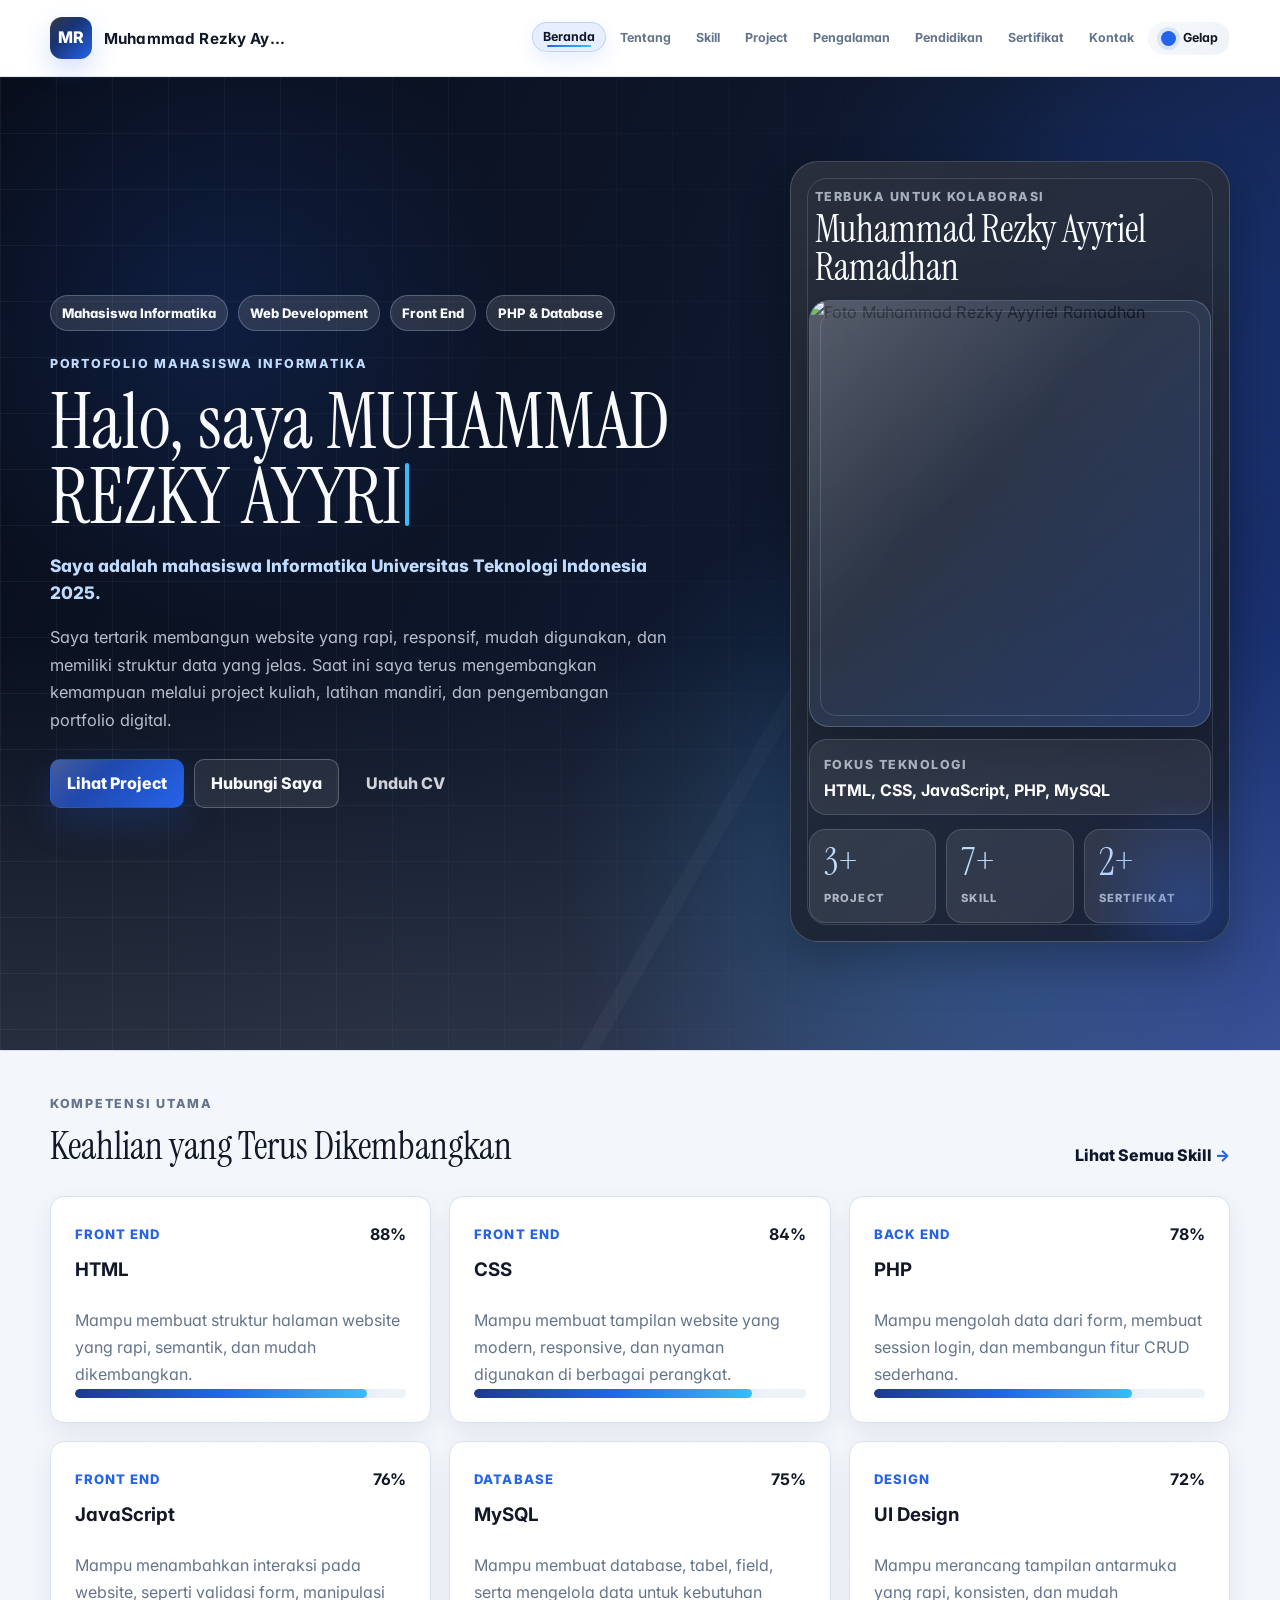
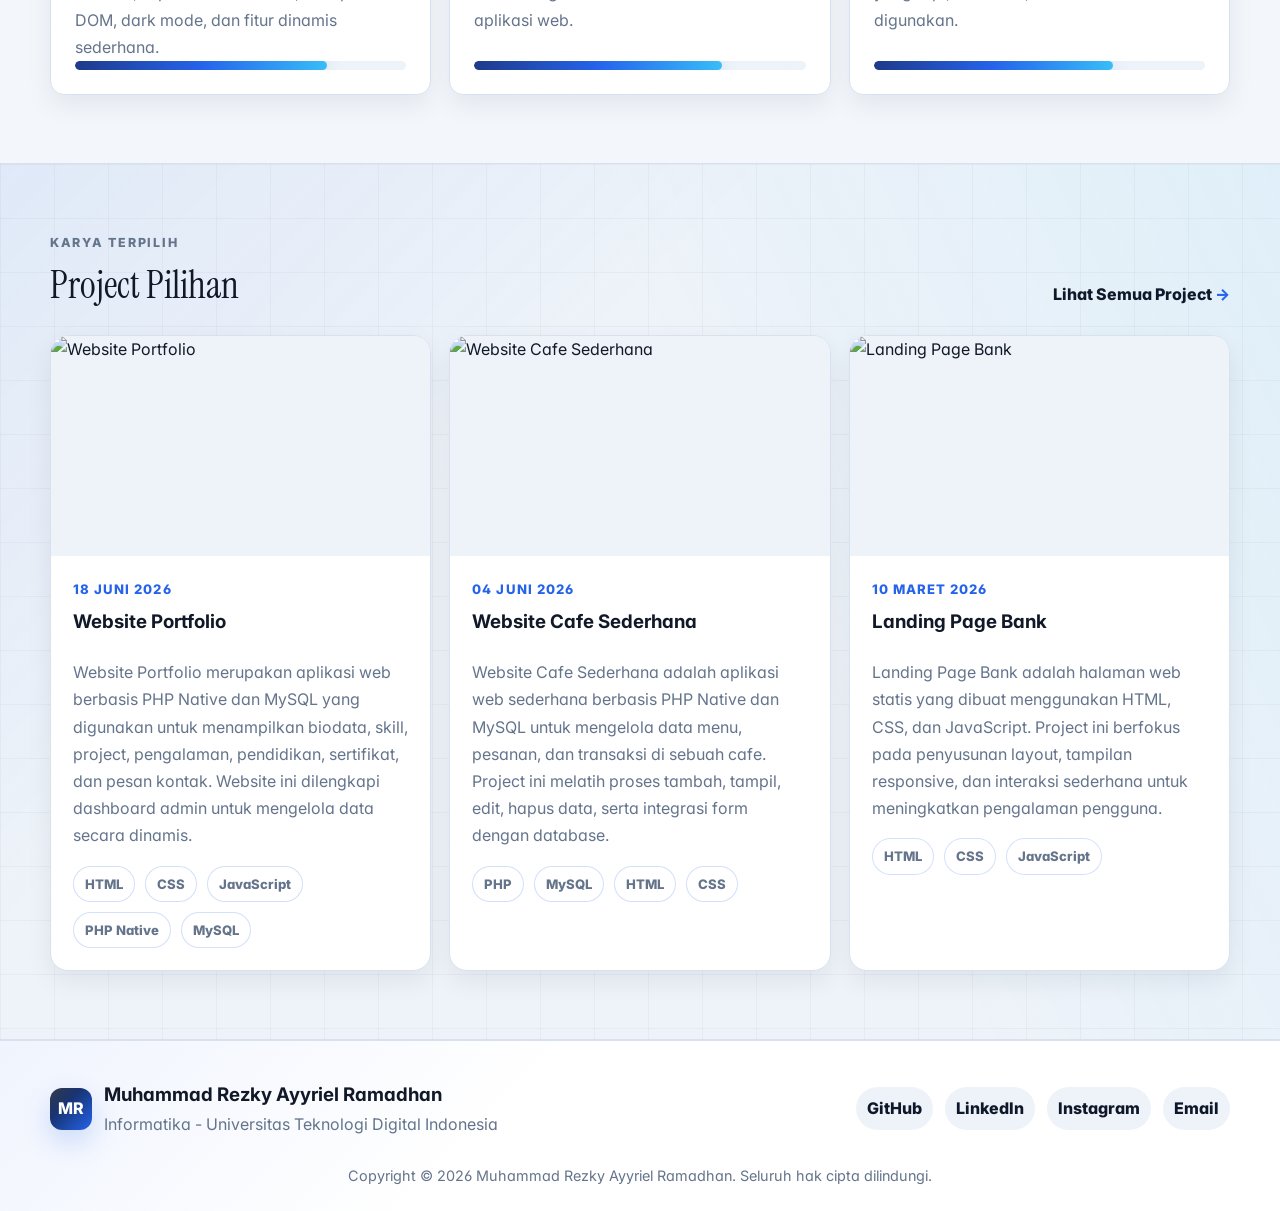
==== index.html @ 3d54962d "update index" ====
<!doctype html>
<html lang="id">
  <head>
    <meta charset="UTF-8" />
    <meta name="viewport" content="width=device-width, initial-scale=1.0" />
    <title>Beranda - Muhammad Rezky Ayyriel Ramadhan</title>
    <meta
      name="description"
      content="Saya merupakan mahasiswa Informatika di Universitas Teknologi Digital Indonesia. Saya memiliki minat pada pengembangan website, khususnya pada tampilan antarmuka, interaksi pengguna, PHP, dan pengelolaan database. Saya terus mengembangkan kemampuan melalui project sederhana, praktikum, dan eksplorasi teknologi web."
    />
    <link rel="preconnect" href="https://fonts.googleapis.com" />
    <link rel="preconnect" href="https://fonts.gstatic.com" crossorigin />
    <link
      href="https://fonts.googleapis.com/css2?family=Instrument+Serif:ital@0;1&family=Inter:wght@400;600;700;800;900&display=swap"
      rel="stylesheet"
    />
    <link rel="stylesheet" href="assets/css/style.css" />
  </head>
  <body>
    <div class="intro-loader" data-intro aria-hidden="true">
      <div class="intro-mark">MR</div>
      <p class="intro-label">Memuat Portofolio</p>
      <div class="intro-track"><span></span></div>
    </div>

    <header class="site-header">
      <nav class="navbar container">
        <a class="brand" href="index.html">
          <span>MR</span>
          <strong>Muhammad Rezky Ayyriel Ramadhan</strong>
        </a>
        <button
          class="nav-toggle"
          type="button"
          aria-label="Buka menu"
          aria-expanded="false"
          data-nav-toggle
        >
          <span></span>
          <span></span>
          <span></span>
        </button>
        <div class="nav-menu" data-nav-menu>
          <a class="active" href="index.html">Beranda</a>
          <a class="" href="about.html">Tentang</a>
          <a class="" href="skills.html">Skill</a>
          <a class="" href="projects.html">Project</a>
          <a class="" href="experience.html">Pengalaman</a>
          <a class="" href="education.html">Pendidikan</a>
          <a class="" href="certificates.html">Sertifikat</a>
          <a class="" href="contact.html">Kontak</a>
          <button class="theme-toggle" type="button" data-theme-toggle>
            <span
              class="theme-toggle-icon"
              aria-hidden="true"
              data-theme-icon
            ></span>
            <span data-theme-label>Gelap</span>
          </button>
        </div>
      </nav>
    </header>

    <main>
      <section class="hero-section">
        <div class="hero-bg" aria-hidden="true"></div>
        <div class="container hero-grid">
          <div class="hero-content">
            <div class="badge-row">
              <span class="badge">Mahasiswa Informatika</span>
              <span class="badge">Web Development</span>
              <span class="badge">Front End</span>
              <span class="badge">PHP &amp; Database</span>
            </div>
            <p class="eyebrow">Portofolio Mahasiswa Informatika</p>
            <h1>
              Halo, saya
              <span class="type-target" data-typing>Muhammad Rezky Ayyriel Ramadhan.</span><span
                class="type-caret"
                aria-hidden="true"
              ></span>
            </h1>
            <p class="hero-subtitle">
              Saya adalah mahasiswa Informatika Universitas Teknologi Indonesia
              2025.
            </p>
            <p>
              Saya tertarik membangun website yang rapi, responsif, mudah
              digunakan, dan memiliki struktur data yang jelas. Saat ini saya
              terus mengembangkan kemampuan melalui project kuliah, latihan
              mandiri, dan pengembangan portfolio digital.
            </p>
            <div class="hero-actions">
              <a class="btn btn-primary" href="projects.html">Lihat Project</a>
              <a class="btn btn-outline" href="contact.html">Hubungi Saya</a>
              <a
                class="btn btn-ghost"
                href="assets/uploads/cv-placeholder.pdf"
                download
                >Unduh CV</a
              >
            </div>
          </div>
          <div class="hero-visual">
            <div class="hero-panel">
              <div class="hero-panel-top">
                <span>Terbuka untuk Kolaborasi</span>
                <strong>Muhammad Rezky Ayyriel Ramadhan</strong>
              </div>
              <div class="hero-photo-wrap">
                <img
                  class="hero-photo"
                  src="assets/img/profile.jpg"
                  alt="Foto Muhammad Rezky Ayyriel Ramadhan"
                />
              </div>
              <div class="hero-panel-footer">
                <span>Fokus Teknologi</span>
                <strong>HTML, CSS, JavaScript, PHP, MySQL</strong>
              </div>
              <div class="hero-metrics" aria-label="Ringkasan portofolio">
                <div>
                  <strong>3+</strong>
                  <span>Project</span>
                </div>
                <div>
                  <strong>7+</strong>
                  <span>Skill</span>
                </div>
                <div>
                  <strong>2+</strong>
                  <span>Sertifikat</span>
                </div>
              </div>
            </div>
          </div>
        </div>
      </section>

      <section class="section section-elevated">
        <div class="container section-heading">
          <div>
            <p class="eyebrow">Kompetensi Utama</p>
            <h2>Keahlian yang Terus Dikembangkan</h2>
          </div>
          <a class="section-link" href="skills.html">Lihat Semua Skill</a>
        </div>
        <div class="container card-grid">
          <article class="skill-card">
            <div class="card-topline">
              <span class="card-meta">Front End</span>
              <strong>88%</strong>
            </div>
            <h3>HTML</h3>
            <p>
              Mampu membuat struktur halaman website yang rapi, semantik, dan
              mudah dikembangkan.
            </p>
            <div class="progress">
              <span style="width: 88%"></span>
            </div>
          </article>

          <article class="skill-card">
            <div class="card-topline">
              <span class="card-meta">Front End</span>
              <strong>84%</strong>
            </div>
            <h3>CSS</h3>
            <p>
              Mampu membuat tampilan website yang modern, responsive, dan nyaman
              digunakan di berbagai perangkat.
            </p>
            <div class="progress">
              <span style="width: 84%"></span>
            </div>
          </article>

          <article class="skill-card">
            <div class="card-topline">
              <span class="card-meta">Back End</span>
              <strong>78%</strong>
            </div>
            <h3>PHP</h3>
            <p>
              Mampu mengolah data dari form, membuat session login, dan
              membangun fitur CRUD sederhana.
            </p>
            <div class="progress">
              <span style="width: 78%"></span>
            </div>
          </article>

          <article class="skill-card">
            <div class="card-topline">
              <span class="card-meta">Front End</span>
              <strong>76%</strong>
            </div>
            <h3>JavaScript</h3>
            <p>
              Mampu menambahkan interaksi pada website, seperti validasi form,
              manipulasi DOM, dark mode, dan fitur dinamis sederhana.
            </p>
            <div class="progress">
              <span style="width: 76%"></span>
            </div>
          </article>

          <article class="skill-card">
            <div class="card-topline">
              <span class="card-meta">Database</span>
              <strong>75%</strong>
            </div>
            <h3>MySQL</h3>
            <p>
              Mampu membuat database, tabel, field, serta mengelola data untuk
              kebutuhan aplikasi web.
            </p>
            <div class="progress">
              <span style="width: 75%"></span>
            </div>
          </article>

          <article class="skill-card">
            <div class="card-topline">
              <span class="card-meta">Design</span>
              <strong>72%</strong>
            </div>
            <h3>UI Design</h3>
            <p>
              Mampu merancang tampilan antarmuka yang rapi, konsisten, dan mudah
              digunakan.
            </p>
            <div class="progress">
              <span style="width: 72%"></span>
            </div>
          </article>
        </div>
      </section>

      <section class="section section-muted section-showcase">
        <div class="container section-heading">
          <div>
            <p class="eyebrow">Karya Terpilih</p>
            <h2>Project Pilihan</h2>
          </div>
          <a class="section-link" href="projects.html">Lihat Semua Project</a>
        </div>
        <div class="container project-grid">
          <article class="project-card">
            <img
              src="assets/img/project-placeholder.svg"
              alt="Website Portfolio"
            />
            <div>
              <span class="card-meta">18 Juni 2026</span>
              <h3>Website Portfolio</h3>
              <p>
                Website Portfolio merupakan aplikasi web berbasis PHP Native dan
                MySQL yang digunakan untuk menampilkan biodata, skill, project,
                pengalaman, pendidikan, sertifikat, dan pesan kontak. Website
                ini dilengkapi dashboard admin untuk mengelola data secara
                dinamis.
              </p>
              <div class="tag-row">
                <span class="tag">HTML</span>
                <span class="tag">CSS</span>
                <span class="tag">JavaScript</span>
                <span class="tag">PHP Native</span>
                <span class="tag">MySQL</span>
              </div>
            </div>
          </article>

          <article class="project-card">
            <img
              src="assets/img/project-placeholder.svg"
              alt="Website Cafe Sederhana"
            />
            <div>
              <span class="card-meta">04 Juni 2026</span>
              <h3>Website Cafe Sederhana</h3>
              <p>
                Website Cafe Sederhana adalah aplikasi web sederhana berbasis
                PHP Native dan MySQL untuk mengelola data menu, pesanan, dan
                transaksi di sebuah cafe. Project ini melatih proses tambah,
                tampil, edit, hapus data, serta integrasi form dengan database.
              </p>
              <div class="tag-row">
                <span class="tag">PHP</span>
                <span class="tag">MySQL</span>
                <span class="tag">HTML</span>
                <span class="tag">CSS</span>
              </div>
            </div>
          </article>

          <article class="project-card">
            <img
              src="assets/img/project-placeholder.svg"
              alt="Landing Page Bank"
            />
            <div>
              <span class="card-meta">10 Maret 2026</span>
              <h3>Landing Page Bank</h3>
              <p>
                Landing Page Bank adalah halaman web statis yang dibuat
                menggunakan HTML, CSS, dan JavaScript. Project ini berfokus pada
                penyusunan layout, tampilan responsive, dan interaksi sederhana
                untuk meningkatkan pengalaman pengguna.
              </p>
              <div class="tag-row">
                <span class="tag">HTML</span>
                <span class="tag">CSS</span>
                <span class="tag">JavaScript</span>
              </div>
            </div>
          </article>
        </div>
      </section>
    </main>

    <footer class="site-footer">
      <div class="container footer-grid">
        <div class="footer-profile">
          <span>MR</span>
          <div>
            <h3>Muhammad Rezky Ayyriel Ramadhan</h3>
            <p>Informatika - Universitas Teknologi Digital Indonesia</p>
          </div>
        </div>
        <div class="footer-links">
          <a href="https://github.com/ayyrieldev" target="_blank" rel="noopener"
            >GitHub</a
          >
          <a
            href="https://www.linkedin.com/in/muhammad-rezky-ayyriel-ramadhan-91b79a374/"
            target="_blank"
            rel="noopener"
            >LinkedIn</a
          >
          <a
            href="https://www.instagram.com/ayyriel_r/"
            target="_blank"
            rel="noopener"
            >Instagram</a
          >
          <a href="mailto:nanangnurcahyo89@gmail.com">Email</a>
        </div>
      </div>
      <p class="copyright">
        Copyright &copy; 2026 Muhammad Rezky Ayyriel Ramadhan. Seluruh hak cipta
        dilindungi.
      </p>
    </footer>
    <script src="assets/js/script.js"></script>
  </body>
</html>
---- assets/css/style.css ----
:root {
    --primary: #0f172a;
    --primary-600: #1e3a8a;
    --accent: #2563eb;
    --accent-2: #38bdf8;
    --accent-3: #0ea5e9;
    --accent-soft: rgba(37, 99, 235, 0.11);
    --bg: #f3f6fb;
    --surface: #ffffff;
    --surface-soft: #eef3f9;
    --text: #111827;
    --muted: #64748b;
    --border: #d8e1ed;
    --danger: #b42318;
    --danger-soft: rgba(180, 35, 24, 0.11);
    --success: #067647;
    --success-soft: rgba(6, 118, 71, 0.11);
    --shadow-sm: 0 10px 26px rgba(17, 24, 39, 0.07);
    --shadow-md: 0 18px 44px rgba(17, 24, 39, 0.12);
    --shadow-glow: 0 14px 38px rgba(37, 99, 235, 0.2);
    --radius: 14px;
    --radius-lg: 22px;
    --container: 1180px;
    --font-display: Georgia, "Times New Roman", serif;
}

body.dark {
    --primary: #93c5fd;
    --primary-600: #bfdbfe;
    --accent: #60a5fa;
    --accent-2: #38bdf8;
    --accent-3: #22d3ee;
    --accent-soft: rgba(96, 165, 250, 0.16);
    --bg: #0b1120;
    --surface: #111827;
    --surface-soft: #172033;
    --text: #f8fafc;
    --muted: #a8b3c7;
    --border: #263247;
    --shadow-sm: 0 12px 30px rgba(0, 0, 0, 0.24);
    --shadow-md: 0 24px 70px rgba(0, 0, 0, 0.36);
    --shadow-glow: 0 22px 58px rgba(96, 165, 250, 0.18);
}

* {
    box-sizing: border-box;
}

html {
    scroll-behavior: smooth;
}

body {
    margin: 0;
    font-family: Inter, ui-sans-serif, system-ui, -apple-system, BlinkMacSystemFont, "Segoe UI", Arial, sans-serif;
    font-size: 16px;
    font-feature-settings: "cv02", "cv03", "cv04", "cv11";
    background: linear-gradient(180deg, #ffffff 0%, var(--bg) 32%, var(--bg) 100%);
    color: var(--text);
    line-height: 1.7;
    text-rendering: optimizeLegibility;
}

body::before {
    content: "";
    position: fixed;
    inset: 0;
    z-index: -2;
    pointer-events: none;
    background:
        linear-gradient(rgba(17, 24, 39, 0.035) 1px, transparent 1px),
        linear-gradient(90deg, rgba(17, 24, 39, 0.035) 1px, transparent 1px);
    background-size: 56px 56px;
}

body.dark::before {
    background:
        linear-gradient(rgba(246, 240, 227, 0.035) 1px, transparent 1px),
        linear-gradient(90deg, rgba(246, 240, 227, 0.035) 1px, transparent 1px);
}

a {
    color: inherit;
    text-decoration: none;
}

img {
    display: block;
    max-width: 100%;
}

button,
input,
textarea {
    font: inherit;
}

select {
    font: inherit;
}

.container {
    width: min(var(--container), calc(100% - 40px));
    margin: 0 auto;
}

.site-header {
    position: sticky;
    top: 0;
    z-index: 100;
    border-bottom: 1px solid rgba(216, 225, 237, 0.78);
    background: rgba(255, 255, 255, 0.82);
    backdrop-filter: blur(10px);
    transition: background 0.24s ease, border-color 0.24s ease, box-shadow 0.24s ease;
}

body.dark .site-header {
    border-bottom-color: rgba(38, 50, 71, 0.86);
    background: rgba(11, 17, 32, 0.84);
}

.site-header.is-scrolled {
    border-bottom-color: rgba(37, 99, 235, 0.18);
    background: rgba(255, 255, 255, 0.9);
    box-shadow: 0 12px 30px rgba(17, 24, 39, 0.07);
}

body.dark .site-header.is-scrolled {
    background: rgba(17, 17, 15, 0.9);
    box-shadow: 0 18px 50px rgba(0, 0, 0, 0.28);
}

.navbar {
    position: relative;
    display: flex;
    align-items: center;
    justify-content: space-between;
    min-height: 76px;
    gap: 18px;
}

.brand,
.footer-profile,
.admin-brand {
    display: flex;
    align-items: center;
    gap: 12px;
}

.brand {
    flex: 0 1 260px;
    min-width: 188px;
    transition: transform 0.24s ease;
}

.brand:hover {
    transform: translateY(-1px);
}

.brand span,
.footer-profile span,
.admin-brand span,
.login-logo {
    display: grid;
    place-items: center;
    width: 42px;
    height: 42px;
    border-radius: 12px;
    background:
        linear-gradient(135deg, rgba(255, 255, 255, 0.16), transparent 38%),
        linear-gradient(135deg, var(--primary), var(--accent));
    color: #ffffff;
    font-weight: 800;
    letter-spacing: 0;
    box-shadow: 0 12px 28px rgba(37, 99, 235, 0.2);
}

.brand strong {
    max-width: 188px;
    line-height: 1.25;
    font-size: 0.95rem;
    letter-spacing: 0.01em;
    overflow: hidden;
    text-overflow: ellipsis;
    white-space: nowrap;
}

.nav-menu {
    flex: 1 1 auto;
    min-width: 0;
    display: flex;
    align-items: center;
    justify-content: flex-end;
    gap: 3px;
    flex-wrap: nowrap;
    white-space: nowrap;
}

.nav-menu a,
.theme-toggle {
    position: relative;
    display: inline-flex;
    align-items: center;
    justify-content: center;
    border: 1px solid transparent;
    border-radius: 999px;
    padding: 8px 10px;
    background: transparent;
    color: var(--muted);
    font-size: clamp(0.78rem, 0.68vw, 0.9rem);
    font-weight: 700;
    line-height: 1;
    cursor: pointer;
    transition: color 0.24s ease, background 0.24s ease, border-color 0.24s ease, transform 0.24s ease, box-shadow 0.24s ease;
}

.nav-menu a:hover,
.nav-menu a.active,
.theme-toggle:hover {
    color: var(--primary);
    background: var(--accent-soft);
    border-color: rgba(37, 99, 235, 0.2);
    box-shadow: 0 8px 20px rgba(37, 99, 235, 0.11);
    transform: translateY(-1px);
}

.nav-menu a.active::after {
    content: "";
    position: absolute;
    left: 14px;
    right: 14px;
    bottom: 4px;
    height: 2px;
    border-radius: 999px;
    background: linear-gradient(90deg, var(--accent), var(--accent-2));
}

.theme-toggle {
    display: inline-flex;
    align-items: center;
    justify-content: center;
    gap: 7px;
    min-width: 82px;
    background:
        linear-gradient(135deg, rgba(255, 255, 255, 0.55), transparent),
        var(--surface-soft);
    color: var(--text);
}

.theme-toggle-icon {
    position: relative;
    display: inline-block;
    width: 15px;
    height: 15px;
    border-radius: 50%;
    background: var(--accent);
    box-shadow: 0 0 0 4px rgba(37, 99, 235, 0.12);
    transition: background 0.24s ease, box-shadow 0.24s ease, transform 0.24s ease;
}

.theme-toggle-icon::after {
    content: "";
    position: absolute;
    inset: -1px -1px 1px 5px;
    border-radius: inherit;
    background: var(--surface-soft);
    transform: scale(0);
    transform-origin: center;
    transition: transform 0.24s ease;
}

body.dark .theme-toggle-icon {
    background: #f8fafc;
    box-shadow: 0 0 0 4px rgba(246, 240, 227, 0.12);
}

body.dark .theme-toggle-icon::after {
    transform: scale(1);
}

.nav-toggle {
    display: none;
    width: 44px;
    height: 44px;
    border: 1px solid var(--border);
    border-radius: 12px;
    background: var(--surface);
    cursor: pointer;
    box-shadow: var(--shadow-sm);
}

.nav-toggle span {
    display: block;
    width: 20px;
    height: 2px;
    margin: 5px auto;
    border-radius: 999px;
    background: var(--text);
    transition: transform 0.2s ease, opacity 0.2s ease;
}

.nav-toggle.open span:nth-child(1) {
    transform: translateY(7px) rotate(45deg);
}

.nav-toggle.open span:nth-child(2) {
    opacity: 0;
}

.nav-toggle.open span:nth-child(3) {
    transform: translateY(-7px) rotate(-45deg);
}

.section,
.page-section {
    padding: 68px 0;
}

.section-elevated {
    padding-top: 42px;
}

.page-section > .section-heading:first-child {
    display: block;
}

.page-section > .section-heading:first-child h1,
.page-section > .section-heading:first-child p {
    max-width: 780px;
}

.section-muted {
    border-top: 1px solid var(--border);
    border-bottom: 1px solid var(--border);
    background:
        linear-gradient(135deg, rgba(37, 99, 235, 0.07), transparent 36%),
        linear-gradient(245deg, rgba(56, 189, 248, 0.08), transparent 42%),
        var(--surface-soft);
}

.section-showcase {
    position: relative;
    overflow: hidden;
}

.section-showcase::before {
    content: "";
    position: absolute;
    inset: 0;
    pointer-events: none;
    background:
        linear-gradient(rgba(17, 24, 39, 0.035) 1px, transparent 1px),
        linear-gradient(90deg, rgba(17, 24, 39, 0.035) 1px, transparent 1px);
    background-size: 54px 54px;
}

.section-showcase > .container {
    position: relative;
    z-index: 1;
}

.hero-section {
    position: relative;
    overflow: hidden;
    min-height: calc(100vh - 76px);
    display: flex;
    align-items: center;
    padding: 84px 0 108px;
    background: linear-gradient(115deg, #080d19 0%, #0f192f 58%, #1e3a8a 100%);
    border-bottom: 1px solid var(--border);
    isolation: isolate;
}

.hero-section::before,
.hero-section::after {
    content: "";
    position: absolute;
    pointer-events: none;
}

.hero-section::before {
    inset: 0;
    background:
        linear-gradient(120deg, transparent 0 62%, rgba(255, 255, 255, 0.08) 62% 63%, transparent 63%),
        linear-gradient(rgba(255, 255, 255, 0.055) 1px, transparent 1px),
        linear-gradient(90deg, rgba(255, 255, 255, 0.055) 1px, transparent 1px);
    background-size: 100% 100%, 56px 56px, 56px 56px;
    mask-image: linear-gradient(90deg, rgba(0, 0, 0, 0.92), transparent 88%);
    z-index: -1;
}

.hero-section::after {
    right: -12vw;
    top: -12vw;
    width: min(680px, 58vw);
    aspect-ratio: 1;
    border-radius: 50%;
    background: radial-gradient(circle at 50% 50%, rgba(37, 99, 235, 0.3), transparent 64%);
    opacity: 0.55;
    z-index: -1;
}

body.dark .hero-section {
    background: linear-gradient(115deg, #080d19 0%, #0f192f 58%, #1e3a8a 100%);
}

.hero-bg {
    position: absolute;
    inset: 0;
    z-index: -1;
    pointer-events: none;
    background:
        radial-gradient(circle at 16% 24%, rgba(37, 99, 235, 0.16), transparent 24%),
        radial-gradient(circle at 72% 80%, rgba(56, 189, 248, 0.18), transparent 30%);
}

.hero-bg::before {
    content: "";
    position: absolute;
    inset: auto 0 0;
    height: 42%;
    background: linear-gradient(to top, rgba(244, 246, 248, 0.12), transparent);
}

.hero-grid,
.about-grid,
.contact-grid {
    display: grid;
    grid-template-columns: minmax(0, 1.08fr) minmax(340px, 0.86fr);
    gap: clamp(34px, 5vw, 64px);
    align-items: center;
}

.hero-grid {
    position: relative;
    z-index: 1;
}

.hero-content h1,
.page-section h1,
.page-hero h1 {
    margin: 0 0 18px;
    color: var(--text);
    font-family: "Instrument Serif", var(--font-display);
    font-weight: 400;
    font-size: clamp(2.15rem, 5vw, 4.55rem);
    line-height: 1.05;
    letter-spacing: 0;
    text-wrap: balance;
}

.hero-content h1 {
    max-width: 760px;
    color: #f8fafc;
    font-size: clamp(2.85rem, 6vw, 5.55rem);
    line-height: 0.98;
    text-wrap: balance;
}

.hero-content p,
.section-heading p,
.page-hero p,
.profile-summary p,
.about-grid p,
.contact-grid p,
.skill-card p,
.project-card p,
.timeline-item p,
.login-intro p,
.login-card p {
    color: var(--muted);
    max-width: 68ch;
}

.hero-content > p:not(.eyebrow):not(.hero-subtitle) {
    max-width: 650px;
    color: rgba(236, 243, 255, 0.76);
    font-size: 1.02rem;
}

.hero-subtitle {
    max-width: 640px;
    color: #bfdbfe !important;
    font-size: 1.08rem;
    font-weight: 800;
    line-height: 1.55;
}

.eyebrow {
    margin: 0 0 10px;
    color: var(--accent);
    font-size: 0.78rem;
    font-weight: 800;
    letter-spacing: 0.14em;
    text-transform: uppercase;
}

h1,
h2,
h3,
h4 {
    color: var(--text);
    text-wrap: balance;
}

p {
    overflow-wrap: anywhere;
}

.hero-section .eyebrow {
    color: #bfdbfe;
}

.badge-row,
.tag-row,
.hero-actions,
.card-actions,
.social-row {
    display: flex;
    flex-wrap: wrap;
    gap: 10px;
}

.badge-row {
    margin-bottom: 22px;
}

.badge,
.tag {
    display: inline-flex;
    align-items: center;
    min-height: 30px;
    border: 1px solid rgba(37, 99, 235, 0.2);
    border-radius: 999px;
    padding: 6px 11px;
    background: var(--accent-soft);
    color: var(--primary);
    font-size: 0.82rem;
    font-weight: 800;
}

.hero-section .badge {
    border-color: rgba(191, 219, 254, 0.28);
    background: rgba(255, 255, 255, 0.12);
    color: #f8fafc;
}

.tag {
    background: rgba(255, 255, 255, 0.52);
    color: var(--muted);
}

body.dark .tag {
    background: rgba(255, 255, 255, 0.06);
}

.hero-actions,
.card-actions,
.social-row {
    margin-top: 24px;
}

.hero-metrics {
    display: grid;
    grid-template-columns: repeat(3, minmax(0, 1fr));
    gap: 10px;
    width: 100%;
    margin-top: 14px;
}

.hero-metrics div {
    min-height: 86px;
    border: 1px solid rgba(255, 255, 255, 0.14);
    border-radius: 16px;
    padding: 14px;
    background: rgba(255, 255, 255, 0.09);
    color: #ffffff;
}

.hero-metrics strong {
    display: block;
    color: #bfdbfe;
    font-family: "Instrument Serif", var(--font-display);
    font-size: clamp(1.9rem, 3vw, 2.45rem);
    font-weight: 400;
    line-height: 0.95;
}

.hero-metrics span {
    display: block;
    margin-top: 8px;
    color: rgba(236, 243, 255, 0.68);
    font-size: 0.7rem;
    font-weight: 800;
    letter-spacing: 0.1em;
    text-transform: uppercase;
}

.capability-strip {
    position: relative;
    z-index: 2;
    margin-top: -42px;
    padding-bottom: 28px;
}

.capability-grid {
    display: grid;
    grid-template-columns: repeat(3, minmax(0, 1fr));
    gap: 1px;
    overflow: hidden;
    border: 1px solid rgba(220, 227, 234, 0.86);
    border-radius: 20px;
    background: rgba(220, 227, 234, 0.86);
    box-shadow: var(--shadow-md);
}

.capability-grid article {
    min-height: 166px;
    padding: 24px;
    background:
        linear-gradient(145deg, rgba(255, 255, 255, 0.9), rgba(255, 255, 255, 0.72)),
        var(--surface);
}

body.dark .capability-grid {
    border-color: rgba(38, 50, 71, 0.86);
    background: rgba(38, 50, 71, 0.86);
}

body.dark .capability-grid article {
    background:
        linear-gradient(145deg, rgba(255, 255, 255, 0.06), rgba(255, 255, 255, 0.02)),
        var(--surface);
}

.capability-grid span {
    color: var(--accent);
    font-size: 0.78rem;
    font-weight: 900;
    letter-spacing: 0.14em;
}

.capability-grid h2 {
    margin: 16px 0 8px;
    font-size: 1.08rem;
    line-height: 1.2;
}

.capability-grid p {
    margin: 0;
    color: var(--muted);
}

.btn {
    display: inline-flex;
    align-items: center;
    justify-content: center;
    min-height: 43px;
    border: 1px solid transparent;
    border-radius: 10px;
    padding: 10px 16px;
    font-weight: 800;
    cursor: pointer;
    transition: transform 0.24s ease, box-shadow 0.24s ease, background 0.24s ease, border-color 0.24s ease, color 0.24s ease;
}

.btn:hover {
    transform: translateY(-3px);
}

.btn:active {
    transform: translateY(-1px) scale(0.99);
}

.btn-primary {
    background:
        linear-gradient(135deg, rgba(255, 255, 255, 0.18), transparent 36%),
        linear-gradient(135deg, #1e3a8a, #2563eb);
    color: #ffffff;
    box-shadow: var(--shadow-glow);
}

.btn-outline {
    border-color: var(--border);
    background: rgba(255, 255, 255, 0.82);
    color: var(--primary);
}

.btn-outline:hover {
    border-color: rgba(37, 99, 235, 0.3);
    box-shadow: var(--shadow-sm);
}

.btn-ghost {
    background: transparent;
    color: var(--muted);
}

.hero-section .btn-outline {
    border-color: rgba(255, 255, 255, 0.24);
    background: rgba(255, 255, 255, 0.08);
    color: #f8fafc;
}

.hero-section .btn-ghost {
    color: rgba(248, 250, 252, 0.82);
}

.btn-danger {
    background: var(--danger);
    color: #ffffff;
}

.btn-small {
    min-height: 34px;
    padding: 7px 11px;
    border-radius: 10px;
    font-size: 0.86rem;
}

.hero-visual {
    position: relative;
    justify-self: end;
    width: min(440px, 100%);
    min-height: 0;
    perspective: 1000px;
}

.hero-panel {
    position: relative;
    overflow: hidden;
    min-height: 0;
    border: 1px solid rgba(255, 255, 255, 0.18);
    border-radius: 28px;
    padding: 18px;
    background:
        linear-gradient(145deg, rgba(255, 255, 255, 0.13), rgba(255, 255, 255, 0.04)),
        rgba(10, 16, 30, 0.84);
    box-shadow: 0 20px 48px rgba(0, 0, 0, 0.26);
}

.hero-panel::before {
    content: "";
    position: absolute;
    inset: 16px;
    border: 1px solid rgba(255, 255, 255, 0.14);
    border-radius: 20px;
    pointer-events: none;
}

.hero-panel::after {
    content: "";
    position: absolute;
    right: -70px;
    bottom: -70px;
    width: 220px;
    height: 220px;
    border-radius: 50%;
    background: radial-gradient(circle at 50% 50%, rgba(37, 99, 235, 0.32), transparent 70%);
    pointer-events: none;
}

.hero-panel-top,
.hero-panel-footer {
    position: relative;
    z-index: 3;
    display: grid;
    gap: 4px;
    color: #f8fafc;
}

.hero-panel-top {
    padding: 6px 6px 14px;
}

.hero-panel-footer {
    margin-top: 12px;
    border: 1px solid rgba(255, 255, 255, 0.14);
    border-radius: 18px;
    padding: 14px;
    background: rgba(255, 255, 255, 0.08);
}

.hero-panel-top span,
.hero-panel-footer span {
    color: rgba(236, 243, 255, 0.66);
    font-size: 0.78rem;
    font-weight: 800;
    letter-spacing: 0.12em;
    text-transform: uppercase;
}

.hero-panel-top strong {
    font-family: "Instrument Serif", var(--font-display);
    font-size: clamp(1.85rem, 3vw, 2.7rem);
    font-weight: 400;
    line-height: 0.98;
    overflow-wrap: anywhere;
}

.hero-panel-footer strong {
    color: #ffffff;
    line-height: 1.3;
    overflow-wrap: anywhere;
}

.hero-photo-wrap {
    position: relative;
    overflow: hidden;
    z-index: 2;
    width: 100%;
    margin-left: 0;
    border: 1px solid rgba(191, 219, 254, 0.26);
    border-radius: 20px;
    background: rgba(191, 219, 254, 0.08);
    box-shadow: 0 22px 58px rgba(0, 0, 0, 0.26);
}

.hero-photo-wrap::before {
    content: "";
    position: absolute;
    inset: 10px;
    z-index: 2;
    border: 1px solid rgba(191, 219, 254, 0.18);
    border-radius: 16px;
    pointer-events: none;
}

.hero-photo-wrap::after {
    content: "";
    position: absolute;
    inset: 0;
    z-index: 1;
    background: linear-gradient(135deg, rgba(255, 255, 255, 0.18), transparent 42%, rgba(37, 99, 235, 0.2));
    pointer-events: none;
}

.hero-photo {
    width: 100%;
    aspect-ratio: 4 / 4.25;
    object-fit: cover;
    filter: saturate(0.92) contrast(1.04);
    transform: scale(1.01);
    transition: transform 0.7s ease, filter 0.7s ease;
}

.hero-panel:hover .hero-photo {
    filter: saturate(1.02) contrast(1.06);
    transform: scale(1.045);
}

.section-heading,
.page-hero {
    margin-bottom: 26px;
}

.section-heading {
    display: flex;
    align-items: end;
    justify-content: space-between;
    gap: 18px;
}

.section-heading > div,
.section-heading > p {
    max-width: 720px;
}

.section-heading h1,
.section-heading h2,
.profile-summary h2,
.panel-header h2 {
    margin: 0;
    line-height: 1.18;
}

.section-heading h1,
.section-heading h2 {
    font-family: "Instrument Serif", var(--font-display);
    font-weight: 400;
    letter-spacing: 0;
}

.section-heading h1 {
    font-size: clamp(2.2rem, 5vw, 4.1rem);
}

.section-heading h2 {
    font-size: clamp(1.7rem, 3vw, 2.45rem);
}

.section-link {
    color: var(--primary);
    font-weight: 800;
    transition: color 0.2s ease, transform 0.2s ease;
}

.section-link::after {
    content: " ->";
    color: var(--accent);
}

.section-link:hover {
    color: var(--accent);
    transform: translateX(3px);
}

.card-grid,
.project-grid {
    display: grid;
    grid-template-columns: repeat(3, minmax(0, 1fr));
    gap: 18px;
}

.skill-card,
.project-card,
.bio-card,
.form-card,
.contact-info-card,
.profile-summary,
.timeline-item div,
.empty-state,
.admin-panel,
.stat-card,
.login-card,
.login-intro {
    border: 1px solid var(--border);
    border-radius: var(--radius);
    background:
        linear-gradient(145deg, rgba(255, 255, 255, 0.78), rgba(255, 255, 255, 0.52)),
        var(--surface);
    box-shadow: var(--shadow-sm);
}

body.dark .skill-card,
body.dark .project-card,
body.dark .bio-card,
body.dark .form-card,
body.dark .contact-info-card,
body.dark .profile-summary,
body.dark .timeline-item div,
body.dark .empty-state,
body.dark .admin-panel,
body.dark .stat-card,
body.dark .login-card,
body.dark .login-intro {
    background:
        linear-gradient(145deg, rgba(255, 255, 255, 0.055), rgba(255, 255, 255, 0.02)),
        var(--surface);
}

.skill-card,
.profile-summary,
.bio-card,
.form-card,
.contact-info-card,
.empty-state {
    padding: 24px;
}

.skill-card {
    min-height: 214px;
    display: flex;
    flex-direction: column;
}

.profile-summary,
.bio-card,
.form-card,
.contact-info-card {
    position: relative;
    overflow: hidden;
}

.skill-card,
.project-card,
.timeline-item div,
.focus-grid article {
    position: relative;
    transition: transform 0.32s ease, border-color 0.32s ease, box-shadow 0.32s ease;
}

.skill-card::before,
.project-card::before,
.timeline-item div::before,
.focus-grid article::before,
.profile-summary::before,
.bio-card::before,
.form-card::before,
.contact-info-card::before {
    content: "";
    position: absolute;
    inset: 0;
    border-radius: inherit;
    pointer-events: none;
    background: linear-gradient(135deg, rgba(37, 99, 235, 0.14), transparent 38%, rgba(56, 189, 248, 0.1));
    opacity: 0;
    transition: opacity 0.28s ease;
}

.skill-card:hover,
.project-card:hover,
.timeline-item:hover div,
.focus-grid article:hover {
    transform: translateY(-8px);
    border-color: rgba(37, 99, 235, 0.32);
    box-shadow: var(--shadow-md);
}

.skill-card:hover::before,
.project-card:hover::before,
.timeline-item:hover div::before,
.focus-grid article:hover::before,
.profile-summary:hover::before,
.bio-card:hover::before,
.form-card:hover::before,
.contact-info-card:hover::before {
    opacity: 1;
}

.skill-card > *,
.project-card > *,
.timeline-item div > *,
.focus-grid article > *,
.profile-summary > *,
.bio-card > *,
.form-card > *,
.contact-info-card > * {
    position: relative;
    z-index: 1;
}

.card-topline {
    display: flex;
    align-items: center;
    justify-content: space-between;
    gap: 12px;
}

.card-meta {
    color: var(--accent);
    font-size: 0.82rem;
    font-weight: 800;
    letter-spacing: 0.08em;
    text-transform: uppercase;
}

.skill-card h2,
.skill-card h3,
.project-card h2,
.project-card h3 {
    margin: 10px 0 10px;
    line-height: 1.25;
}

.skill-card p {
    margin-bottom: 0;
}

.progress {
    overflow: hidden;
    height: 9px;
    margin-top: auto;
    border-radius: 999px;
    background: var(--surface-soft);
}

.progress span {
    display: block;
    height: 100%;
    border-radius: 999px;
    background: linear-gradient(90deg, #1e3a8a, #2563eb, #38bdf8);
    box-shadow: 0 0 18px rgba(37, 99, 235, 0.22);
    transform-origin: left;
    animation: progressFill 1.15s cubic-bezier(0.2, 0.9, 0.2, 1) both;
}

.project-card {
    display: flex;
    flex-direction: column;
    overflow: hidden;
    border-radius: 18px;
}

.project-card img {
    width: 100%;
    height: 220px;
    object-fit: cover;
    background: var(--surface-soft);
    transition: transform 0.45s ease, filter 0.45s ease;
}

.project-card:hover img {
    filter: saturate(1.06) contrast(1.03);
    transform: scale(1.045);
}

.project-card > div {
    display: flex;
    flex: 1;
    flex-direction: column;
    padding: 22px;
}

.project-card .card-actions {
    margin-top: auto;
    padding-top: 18px;
}

.certificate-card img {
    object-fit: contain;
    padding: 18px;
}

.page-hero {
    max-width: 850px;
}

.about-grid {
    align-items: start;
}

.focus-grid {
    display: grid;
    grid-template-columns: repeat(2, minmax(0, 1fr));
    gap: 16px;
    margin-top: 24px;
}

.focus-grid article {
    border: 1px solid var(--border);
    border-radius: var(--radius);
    padding: 18px;
    background:
        linear-gradient(145deg, rgba(37, 99, 235, 0.08), rgba(56, 189, 248, 0.06)),
        var(--surface-soft);
}

.focus-grid span {
    color: var(--accent);
    font-weight: 900;
}

.focus-grid h3 {
    margin: 8px 0;
}

.bio-card img {
    width: 190px;
    height: 190px;
    margin-bottom: 20px;
    border-radius: 22px;
    object-fit: cover;
    border: 1px solid var(--border);
    box-shadow: var(--shadow-sm);
}

.bio-card dl {
    margin: 0;
}

.bio-card div {
    display: grid;
    grid-template-columns: 120px 1fr;
    gap: 12px;
    padding: 13px 0;
    border-bottom: 1px solid var(--border);
}

.bio-card div:last-child {
    border-bottom: 0;
}

.bio-card dt {
    color: var(--muted);
    font-size: 0.9rem;
}

.bio-card dd {
    min-width: 0;
    margin: 0;
    overflow-wrap: anywhere;
    font-weight: 800;
}

.timeline {
    position: relative;
}

.timeline::before {
    content: "";
    position: absolute;
    left: 15px;
    top: 0;
    bottom: 0;
    width: 2px;
    background: linear-gradient(to bottom, transparent, var(--accent), var(--accent-2), transparent);
}

.timeline-item {
    position: relative;
    display: grid;
    grid-template-columns: 32px 1fr;
    gap: 18px;
    margin-bottom: 20px;
}

.timeline-item > span {
    position: relative;
    z-index: 1;
    width: 32px;
    height: 32px;
    margin-top: 22px;
    border: 7px solid var(--bg);
    border-radius: 50%;
    background: var(--accent);
    box-shadow: 0 0 0 5px var(--accent-soft), 0 0 22px rgba(37, 99, 235, 0.22);
}

.section-muted .timeline-item > span {
    border-color: var(--surface-soft);
}

.timeline-item div {
    padding: 24px;
}

.timeline-item strong {
    color: var(--primary);
}

.timeline-item h2 {
    margin: 4px 0;
    line-height: 1.25;
}

.contact-grid {
    align-items: start;
}

.contact-info-card h1 {
    margin: 0 0 18px;
    font-family: "Instrument Serif", var(--font-display);
    font-weight: 400;
    line-height: 1.12;
}

.contact-list {
    display: grid;
    gap: 12px;
    margin-top: 22px;
}

.contact-list p {
    display: flex;
    align-items: center;
    gap: 12px;
    margin: 0;
}

.contact-list span {
    display: grid;
    place-items: center;
    width: 34px;
    height: 34px;
    border-radius: 10px;
    background:
        linear-gradient(135deg, rgba(255, 255, 255, 0.26), transparent),
        var(--accent-soft);
    color: var(--primary);
    font-weight: 900;
}

.social-row a {
    color: var(--primary);
    font-weight: 800;
    transition: color 0.2s ease, transform 0.2s ease;
}

.social-row a:hover {
    color: var(--accent);
    transform: translateY(-2px);
}

form label {
    display: block;
    margin: 14px 0 7px;
    color: var(--text);
    font-weight: 800;
}

input,
textarea {
    width: 100%;
    border: 1px solid var(--border);
    border-radius: 12px;
    padding: 12px 14px;
    background: rgba(255, 255, 255, 0.68);
    color: var(--text);
    transition: border-color 0.2s ease, box-shadow 0.2s ease;
}

input[type="file"] {
    cursor: pointer;
    padding: 10px 12px;
}

input[type="file"]::file-selector-button {
    margin-right: 12px;
    border: 0;
    border-radius: 9px;
    padding: 8px 12px;
    background: var(--primary);
    color: #ffffff;
    font-weight: 800;
    cursor: pointer;
}

body.dark input,
body.dark textarea {
    background: rgba(255, 255, 255, 0.05);
}

textarea {
    resize: vertical;
}

input:focus,
textarea:focus {
    outline: none;
    border-color: var(--accent);
    box-shadow: 0 0 0 4px var(--accent-soft);
}

.alert {
    margin: 14px 0;
    padding: 12px 14px;
    border: 1px solid transparent;
    border-radius: 12px;
    font-weight: 800;
}

.alert-success {
    color: var(--success);
    background: var(--success-soft);
    border-color: rgba(6, 118, 71, 0.18);
}

.alert-danger {
    color: var(--danger);
    background: var(--danger-soft);
    border-color: rgba(180, 35, 24, 0.18);
}

.empty-state {
    grid-column: 1 / -1;
    text-align: center;
}

.empty-state strong {
    display: block;
    margin-bottom: 6px;
}

.empty-state p {
    margin: 0;
    color: var(--muted);
}

.site-footer {
    padding: 38px 0 22px;
    border-top: 1px solid var(--border);
    background:
        linear-gradient(135deg, rgba(37, 99, 235, 0.07), transparent 40%),
        var(--surface);
}

.footer-grid {
    display: flex;
    align-items: center;
    justify-content: space-between;
    gap: 22px;
}

.footer-grid h3,
.footer-grid p {
    margin: 0;
}

.footer-grid p,
.copyright {
    color: var(--muted);
}

.footer-links {
    display: flex;
    flex-wrap: wrap;
    gap: 12px;
    font-weight: 800;
}

.footer-links a {
    border-radius: 999px;
    padding: 8px 11px;
    background: var(--surface-soft);
    color: var(--primary);
    transition: transform 0.2s ease, color 0.2s ease, background 0.2s ease;
}

.footer-links a:hover {
    background: var(--accent-soft);
    color: var(--accent);
    transform: translateY(-2px);
}

.copyright {
    margin: 26px 0 0;
    text-align: center;
    font-size: 0.9rem;
}

.login-page {
    min-height: 100vh;
    display: grid;
    place-items: center;
    padding: 28px;
    background:
        linear-gradient(135deg, rgba(37, 99, 235, 0.15), transparent 30%),
        linear-gradient(245deg, rgba(56, 189, 248, 0.13), transparent 32%),
        linear-gradient(135deg, #f8fbff, #eef4fb 54%, #e6edf7);
}

body.dark.login-page {
    background:
        linear-gradient(135deg, rgba(96, 165, 250, 0.16), transparent 30%),
        linear-gradient(245deg, rgba(56, 189, 248, 0.12), transparent 32%),
        linear-gradient(135deg, #0b1120, #111827 54%, #172033);
}

.login-shell {
    display: grid;
    grid-template-columns: minmax(0, 0.95fr) minmax(340px, 0.75fr);
    gap: 26px;
    width: min(920px, 100%);
}

.login-intro,
.login-card {
    padding: 30px;
}

.login-intro {
    display: flex;
    flex-direction: column;
    justify-content: center;
}

.login-logo {
    width: 52px;
    height: 52px;
    margin-bottom: 22px;
}

.login-intro h1,
.login-card h2 {
    margin: 0 0 12px;
    line-height: 1.12;
}

.login-card .btn {
    width: 100%;
    margin-top: 18px;
}

.back-link {
    display: inline-block;
    margin-top: 18px;
    color: var(--primary);
    font-weight: 800;
}

.admin-body {
    min-height: 100vh;
    display: grid;
    grid-template-columns: 280px minmax(0, 1fr);
    background: var(--bg);
}

.admin-sidebar {
    position: sticky;
    top: 0;
    display: flex;
    flex-direction: column;
    height: 100vh;
    padding: 22px;
    background:
        linear-gradient(180deg, rgba(37, 99, 235, 0.18), transparent 36%),
        #0f172a;
    color: #ffffff;
}

.admin-brand {
    margin-bottom: 24px;
}

.admin-brand span {
    background: linear-gradient(135deg, #1e3a8a, #38bdf8);
}

.admin-brand strong {
    color: #ffffff;
}

.admin-nav {
    display: grid;
    gap: 7px;
}

.admin-nav a,
.admin-sidebar-footer a {
    display: flex;
    align-items: center;
    gap: 10px;
    border-radius: 12px;
    padding: 11px 12px;
    color: #cbd5e1;
    font-weight: 800;
    transition: background 0.2s ease, color 0.2s ease, transform 0.2s ease;
}

.admin-nav a span {
    color: #7ca8e8;
    font-size: 0.78rem;
}

.admin-nav a:hover,
.admin-nav a.active,
.admin-sidebar-footer a:hover {
    background: rgba(96, 165, 250, 0.16);
    color: #ffffff;
    transform: translateX(2px);
}

.admin-nav a.active {
    box-shadow: inset 3px 0 0 #38bdf8;
}

.admin-sidebar-footer {
    display: grid;
    gap: 7px;
    margin-top: auto;
    padding-top: 20px;
    border-top: 1px solid rgba(255, 255, 255, 0.12);
}

.admin-main {
    min-width: 0;
    padding: 30px;
}

.admin-topbar,
.panel-header {
    display: flex;
    align-items: center;
    justify-content: space-between;
    gap: 18px;
    margin-bottom: 22px;
}

.admin-topbar {
    position: sticky;
    top: 0;
    z-index: 20;
    margin: -30px -30px 26px;
    padding: 24px 30px;
    border-bottom: 1px solid var(--border);
    background: rgba(248, 251, 255, 0.94);
}

body.dark .admin-topbar {
    background: rgba(11, 18, 32, 0.9);
}

.admin-topbar h1,
.panel-header h2 {
    margin: 0;
}

.admin-topbar-actions {
    display: flex;
    align-items: center;
    gap: 10px;
}

.admin-user {
    display: inline-flex;
    align-items: center;
    min-height: 38px;
    border: 1px solid var(--border);
    border-radius: 999px;
    padding: 8px 12px;
    background: var(--surface);
    color: var(--muted);
    font-size: 0.88rem;
    font-weight: 800;
}

.admin-grid {
    display: grid;
    grid-template-columns: repeat(5, minmax(0, 1fr));
    gap: 16px;
    margin-bottom: 22px;
}

.stat-card {
    position: relative;
    overflow: hidden;
    padding: 20px;
}

.stat-card::after {
    content: "";
    position: absolute;
    right: -34px;
    top: -34px;
    width: 92px;
    height: 92px;
    border-radius: 50%;
    background: rgba(37, 99, 235, 0.09);
}

.stat-card span,
.stat-card small {
    color: var(--muted);
    font-weight: 800;
}

.stat-card strong {
    display: block;
    margin: 8px 0 2px;
    color: var(--primary);
    font-size: 2.1rem;
    line-height: 1;
}

.stat-card > * {
    position: relative;
    z-index: 1;
}

.admin-panel {
    margin-bottom: 22px;
    padding: 24px;
}

.admin-form {
    display: grid;
    gap: 10px;
}

.form-grid {
    display: grid;
    grid-template-columns: repeat(2, minmax(0, 1fr));
    gap: 14px 18px;
}

.table-wrap {
    overflow-x: auto;
    border: 1px solid var(--border);
    border-radius: 14px;
    background: var(--surface);
    box-shadow: 0 8px 24px rgba(15, 23, 42, 0.04);
    scrollbar-color: var(--accent) var(--surface-soft);
}

table {
    width: 100%;
    min-width: 780px;
    border-collapse: collapse;
    background: var(--surface);
}

th,
td {
    padding: 14px;
    border-bottom: 1px solid var(--border);
    text-align: left;
    vertical-align: top;
}

tbody tr:last-child td {
    border-bottom: 0;
}

tbody tr {
    transition: background 0.18s ease;
}

tbody tr:hover {
    background: rgba(37, 99, 235, 0.035);
}

th {
    background: var(--surface-soft);
    color: var(--muted);
    font-size: 0.78rem;
    font-weight: 900;
    letter-spacing: 0;
    text-transform: uppercase;
}

tbody td[colspan] {
    color: var(--muted);
    font-weight: 800;
    text-align: center;
}

td {
    color: var(--text);
}

td a {
    color: var(--primary);
    font-weight: 800;
}

.table-actions {
    white-space: nowrap;
}

.table-actions .btn {
    margin: 0 5px 6px 0;
}

.table-thumb {
    width: 90px;
    height: 62px;
    border-radius: 10px;
    object-fit: cover;
    background: var(--surface-soft);
}

.admin-preview {
    width: 190px;
    max-height: 148px;
    margin: 14px 0;
    border: 1px solid var(--border);
    border-radius: 12px;
    object-fit: cover;
    background: var(--surface-soft);
}

.reveal-on-scroll {
    opacity: 0;
    transform: translateY(28px) scale(0.985);
    transition: opacity 0.76s ease, transform 0.76s cubic-bezier(0.2, 0.9, 0.2, 1);
    transition-delay: var(--reveal-delay, 0ms);
}

.reveal-on-scroll.is-visible {
    opacity: 1;
    transform: translateY(0) scale(1);
}

.skill-card.reveal-on-scroll.is-visible:hover,
.project-card.reveal-on-scroll.is-visible:hover,
.focus-grid article.reveal-on-scroll.is-visible:hover {
    transform: translateY(-7px);
}

.timeline-item.reveal-on-scroll.is-visible:hover div {
    transform: translateY(-7px);
}

.hero-content > *,
.hero-visual {
    animation: riseIn 0.8s ease both;
}

.hero-content > *:nth-child(1) {
    animation-delay: 0.05s;
}

.hero-content > *:nth-child(2) {
    animation-delay: 0.14s;
}

.hero-content > *:nth-child(3) {
    animation-delay: 0.22s;
}

.hero-content > *:nth-child(4) {
    animation-delay: 0.3s;
}

.hero-content > *:nth-child(5) {
    animation-delay: 0.38s;
}

.hero-content > *:nth-child(6) {
    animation-delay: 0.46s;
}

.hero-visual {
    animation-delay: 0.26s;
}

@keyframes riseIn {
    from {
        opacity: 0;
        transform: translateY(24px) scale(0.985);
    }

    to {
        opacity: 1;
        transform: translateY(0) scale(1);
    }
}

@keyframes menuReveal {
    from {
        opacity: 0;
        transform: translateY(-8px) scale(0.985);
    }

    to {
        opacity: 1;
        transform: translateY(0) scale(1);
    }
}

@keyframes progressFill {
    from {
        transform: scaleX(0);
    }

    to {
        transform: scaleX(1);
    }
}

@media (prefers-reduced-motion: reduce) {
    *,
    *::before,
    *::after {
        animation-duration: 0.01ms !important;
        animation-iteration-count: 1 !important;
        scroll-behavior: auto !important;
        transition-duration: 0.01ms !important;
    }

    .reveal-on-scroll {
        opacity: 1;
        transform: none;
    }
}

@media (max-width: 992px) {
    .container {
        width: min(100% - 32px, var(--container));
    }

    .nav-toggle {
        display: block;
    }

    .nav-menu {
        position: absolute;
        left: 0;
        right: 0;
        top: 76px;
        display: none;
        grid-template-columns: repeat(2, minmax(0, 1fr));
        gap: 8px;
        padding: 14px;
        border: 1px solid var(--border);
        border-radius: 16px;
        background: var(--surface);
        box-shadow: var(--shadow-md);
        white-space: normal;
        animation: menuReveal 0.24s ease both;
    }

    .nav-menu.open {
        display: grid;
    }

    .nav-menu a,
    .nav-menu .theme-toggle {
        justify-content: center;
        width: 100%;
        border-radius: 12px;
        font-size: 0.94rem;
        min-height: 42px;
    }

    .nav-menu a.active::after {
        left: 18px;
        right: 18px;
        bottom: 7px;
    }

    .hero-grid,
    .about-grid,
    .contact-grid,
    .login-shell {
        grid-template-columns: 1fr;
    }

    .hero-visual {
        width: min(460px, 100%);
        justify-self: start;
    }

    .capability-strip {
        margin-top: -30px;
    }

    .capability-grid {
        grid-template-columns: 1fr;
    }

    .capability-grid article {
        min-height: auto;
    }

    .card-grid,
    .project-grid,
    .admin-grid {
        grid-template-columns: repeat(2, minmax(0, 1fr));
    }

    .admin-body {
        grid-template-columns: 1fr;
    }

    .admin-sidebar {
        position: static;
        height: auto;
    }

    .admin-nav {
        grid-template-columns: repeat(4, minmax(0, 1fr));
    }

    .admin-sidebar-footer {
        grid-template-columns: repeat(2, minmax(0, 1fr));
        margin-top: 18px;
    }

    .admin-topbar {
        position: static;
        margin: 0 0 22px;
        border: 1px solid var(--border);
        border-radius: var(--radius);
        background: var(--surface);
    }
}

@media (min-width: 577px) and (max-width: 992px) {
    .card-grid,
    .project-grid,
    .admin-grid {
        grid-template-columns: repeat(2, minmax(0, 1fr));
    }

    .admin-sidebar {
        padding: 18px;
    }

    .admin-nav a,
    .admin-sidebar-footer a {
        justify-content: center;
        min-height: 44px;
        text-align: center;
    }
}

@media (max-width: 576px) {
    .container {
        width: min(100% - 24px, var(--container));
    }

    .navbar {
        min-height: 70px;
    }

    .brand {
        min-width: 0;
    }

    .brand strong {
        max-width: 190px;
        font-size: 0.88rem;
    }

    .theme-toggle {
        min-width: 0;
    }

    .nav-menu {
        top: 70px;
        grid-template-columns: 1fr;
    }

    .section,
    .page-section,
    .hero-section {
        padding: 46px 0;
    }

    .hero-section {
        min-height: auto;
    }

    .hero-content h1,
    .page-section h1,
    .page-hero h1 {
        font-size: 2.1rem;
    }

    .hero-content h1 {
        font-size: clamp(2.35rem, 12vw, 3.5rem);
    }

    .hero-metrics {
        grid-template-columns: 1fr;
    }

    .hero-metrics div {
        min-height: auto;
    }

    .hero-actions .btn,
    .card-actions .btn {
        width: 100%;
    }

    .hero-visual {
        min-height: auto;
    }

    .hero-panel {
        min-height: auto;
        border-radius: 22px;
        padding: 14px;
    }

    .hero-photo-wrap {
        margin-left: 0;
    }

    .capability-strip {
        margin-top: 0;
        padding: 0 0 18px;
    }

    .section-heading,
    .footer-grid,
    .admin-topbar,
    .panel-header {
        align-items: flex-start;
        flex-direction: column;
    }

    .card-grid,
    .project-grid,
    .admin-grid,
    .focus-grid,
    .form-grid,
    .admin-nav,
    .admin-sidebar-footer {
        grid-template-columns: 1fr;
    }

    .skill-card,
    .profile-summary,
    .bio-card,
    .form-card,
    .contact-info-card,
    .empty-state,
    .admin-panel,
    .login-card,
    .login-intro {
        padding: 20px;
    }

    .capability-grid article {
        padding: 20px;
    }

    .project-card img {
        height: 200px;
    }

    .bio-card div {
        grid-template-columns: 1fr;
        gap: 2px;
    }

    .timeline::before {
        left: 12px;
    }

    .timeline-item {
        grid-template-columns: 26px 1fr;
        gap: 12px;
    }

    .timeline-item > span {
        width: 26px;
        height: 26px;
        border-width: 6px;
    }

    .admin-main {
        padding: 16px;
    }

    .admin-topbar {
        padding: 18px;
    }

    .admin-topbar-actions {
        width: 100%;
        align-items: stretch;
        flex-direction: column;
    }

    .admin-user {
        justify-content: center;
        width: 100%;
    }

    .admin-topbar-actions .btn,
    .admin-topbar-actions .theme-toggle {
        width: 100%;
    }

    .login-page {
        padding: 16px;
    }
}

.intro-loader {
    position: fixed;
    inset: 0;
    z-index: 9999;
    display: grid;
    place-content: center;
    justify-items: center;
    gap: 18px;
    background: linear-gradient(135deg, #080d19 0%, #0f192f 55%, #16295a 100%);
    color: #f8fafc;
    animation: introHide 0.5s ease 1.8s forwards;
}

.intro-loader.is-done {
    opacity: 0;
    visibility: hidden;
    pointer-events: none;
    transition: opacity 0.5s ease, visibility 0.5s ease;
    animation: none;
}

.intro-mark {
    display: grid;
    place-items: center;
    width: 84px;
    height: 84px;
    border: 1px solid rgba(191, 219, 254, 0.3);
    border-radius: 24px;
    background: linear-gradient(135deg, #1e3a8a, #2563eb);
    color: #ffffff;
    font-family: "Instrument Serif", var(--font-display);
    font-size: 2.4rem;
    line-height: 1;
    box-shadow: 0 18px 44px rgba(37, 99, 235, 0.32);
    animation: introMarkIn 0.7s cubic-bezier(0.2, 0.9, 0.2, 1) both;
}

.intro-label {
    margin: 0;
    color: rgba(236, 243, 255, 0.72);
    font-size: 0.74rem;
    font-weight: 800;
    letter-spacing: 0.26em;
    text-transform: uppercase;
}

.intro-track {
    width: min(210px, 56vw);
    height: 4px;
    overflow: hidden;
    border-radius: 999px;
    background: rgba(255, 255, 255, 0.14);
}

.intro-track span {
    display: block;
    height: 100%;
    border-radius: inherit;
    background: linear-gradient(90deg, #2563eb, #38bdf8);
    animation: introProgress 1.5s cubic-bezier(0.4, 0, 0.2, 1) both;
}

body.intro-open {
    overflow: hidden;
}

.type-caret {
    display: inline-block;
    width: 0.05em;
    min-width: 3px;
    height: 0.82em;
    margin-left: 0.05em;
    vertical-align: -0.04em;
    border-radius: 2px;
    background: var(--accent-2);
    opacity: 0;
    transition: opacity 0.3s ease;
}

.type-target.is-typing + .type-caret {
    opacity: 1;
    animation: caretBlink 0.85s step-end infinite;
}

@keyframes introMarkIn {
    from {
        opacity: 0;
        transform: translateY(14px) scale(0.86);
    }

    to {
        opacity: 1;
        transform: translateY(0) scale(1);
    }
}

@keyframes introProgress {
    from {
        width: 0;
    }

    to {
        width: 100%;
    }
}

@keyframes introHide {
    to {
        opacity: 0;
        visibility: hidden;
        pointer-events: none;
    }
}

@keyframes caretBlink {
    50% {
        opacity: 0;
    }
}

@media (max-width: 576px) {
    .intro-mark {
        width: 72px;
        height: 72px;
        font-size: 2rem;
    }
}

@media (prefers-reduced-motion: reduce) {
    .intro-loader {
        display: none;
    }

    .type-caret {
        animation: none;
    }
}
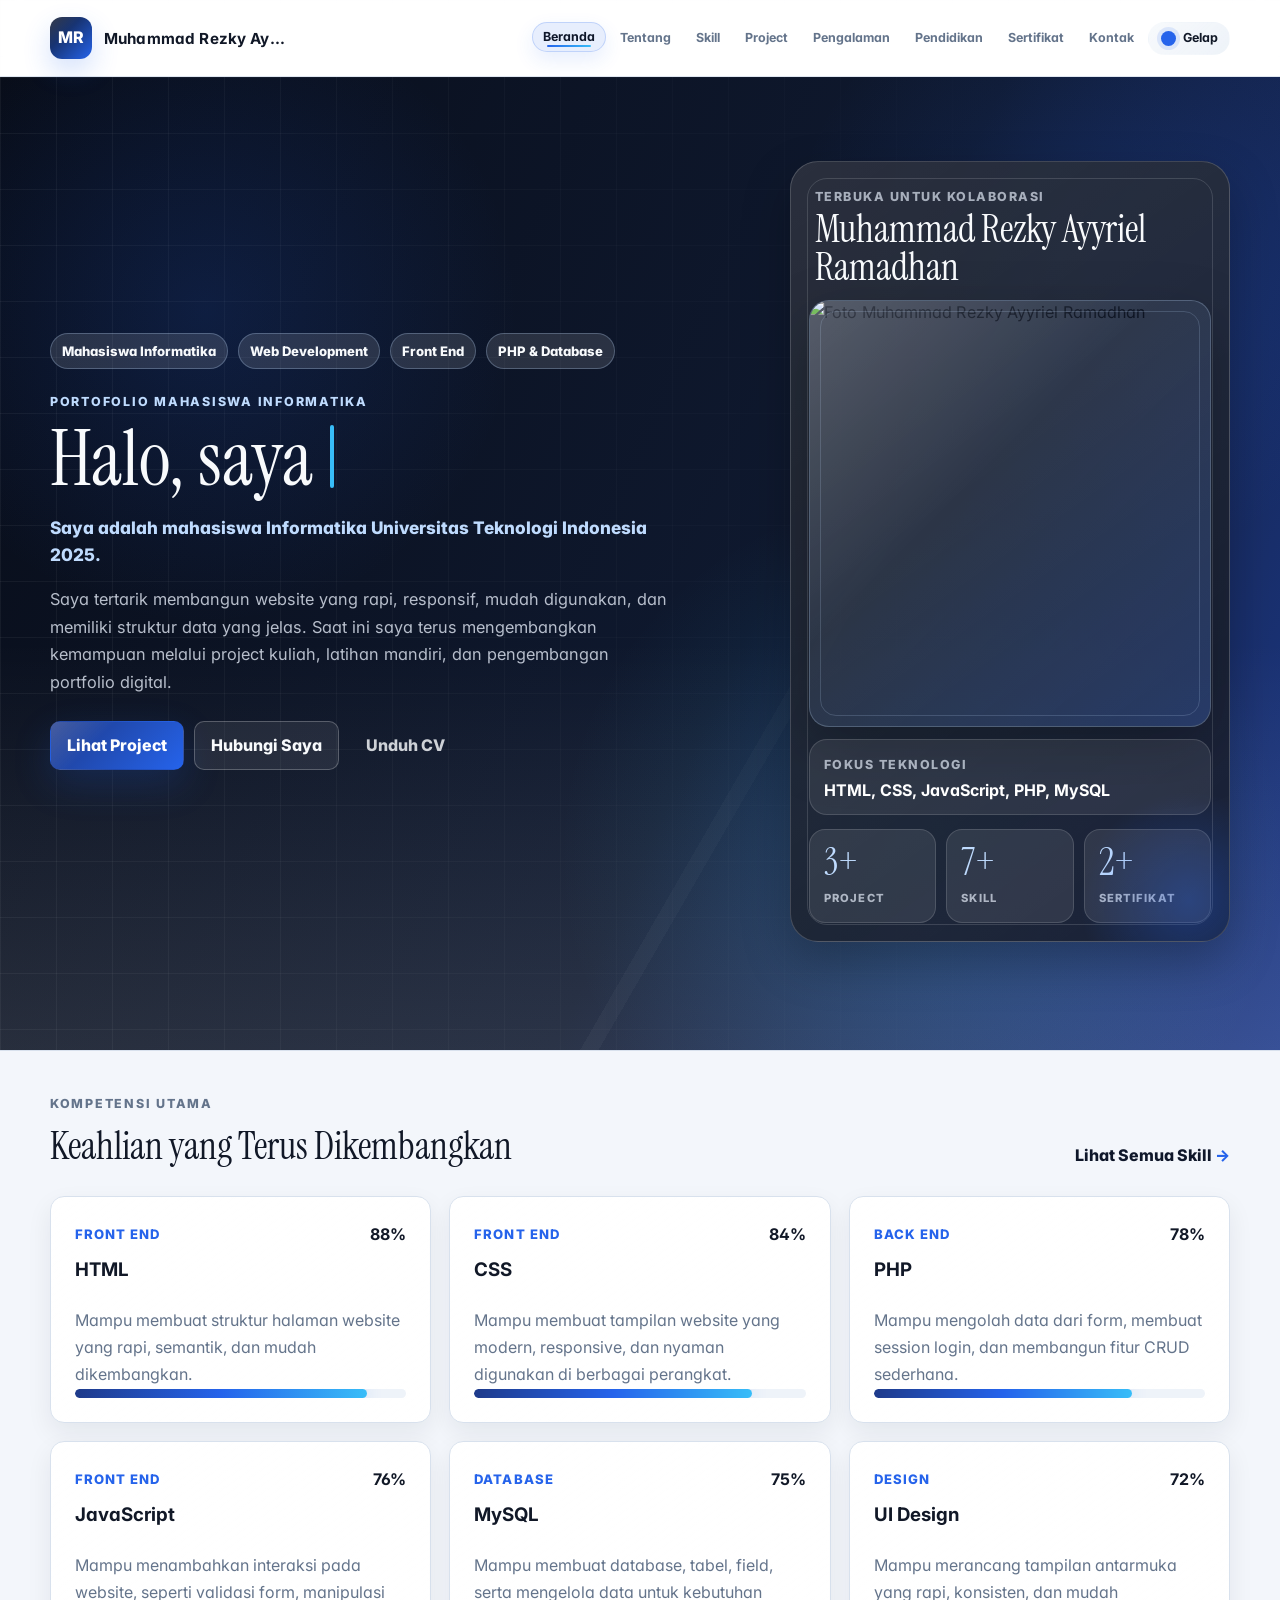
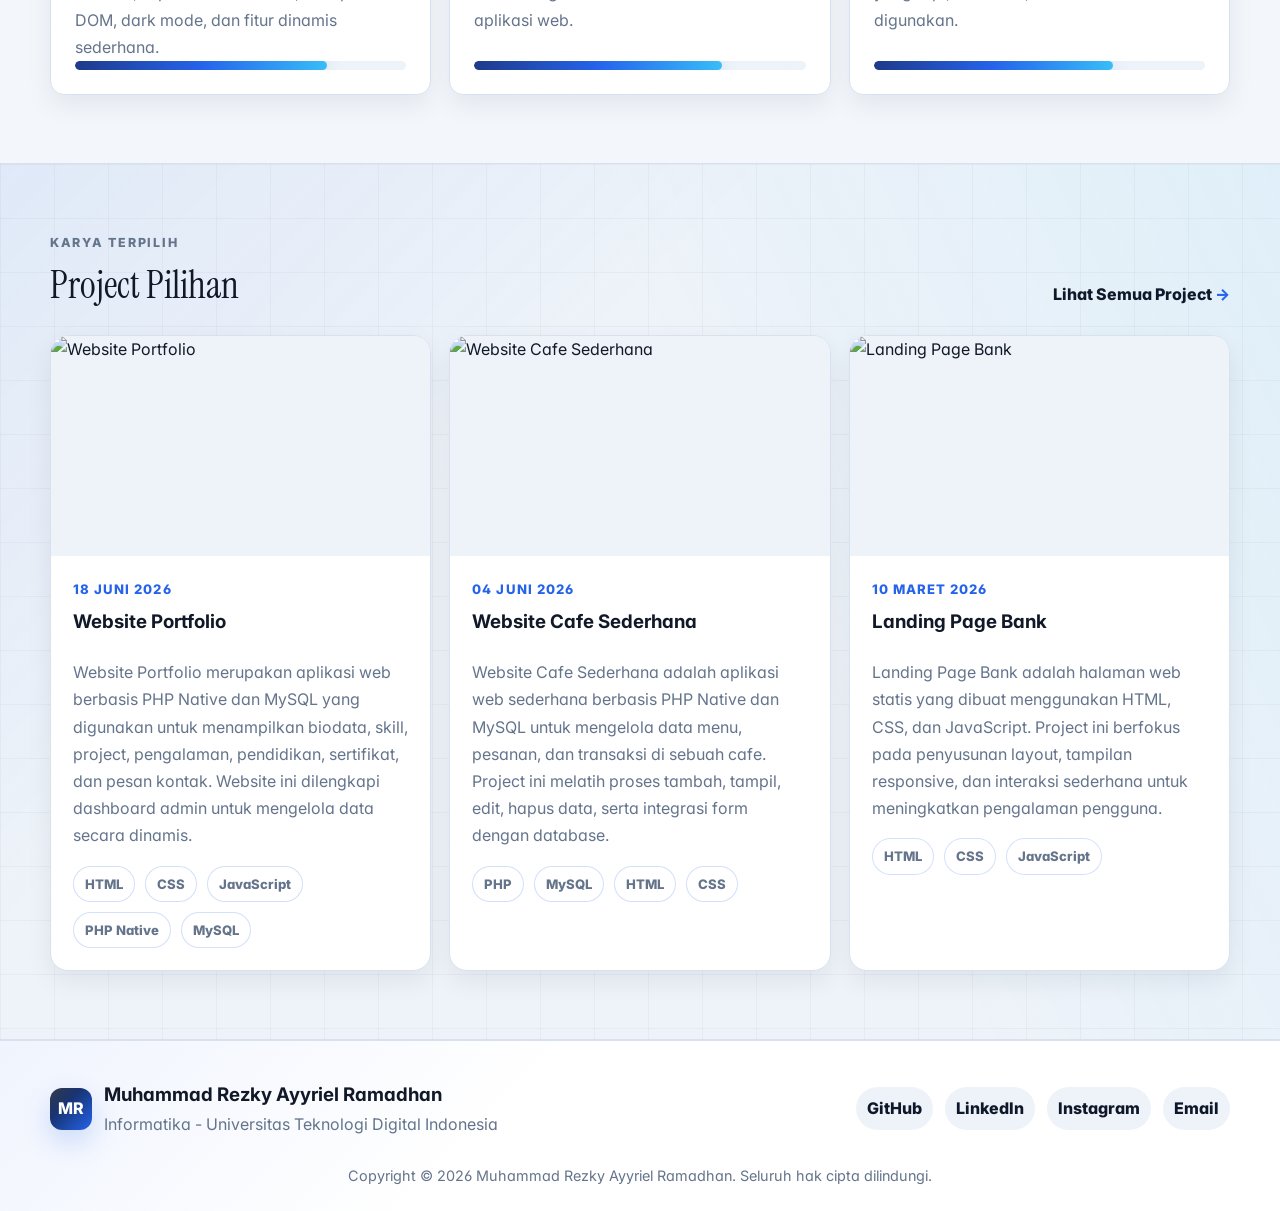
==== commit 4b56a0e1: "new all index, experience, projects" ====
--- a/index.html
+++ b/index.html
@@ -19,7 +19,10 @@
   <body>
     <div class="intro-loader" data-intro aria-hidden="true">
       <div class="intro-mark">MR</div>
-      <p class="intro-label">Memuat Portofolio</p>
+      <div class="intro-head">
+        <p class="intro-label">Memuat Portofolio</p>
+        <span class="intro-percent" data-intro-percent>0%</span>
+      </div>
       <div class="intro-track"><span></span></div>
     </div>
 
@@ -75,10 +78,9 @@
             <p class="eyebrow">Portofolio Mahasiswa Informatika</p>
             <h1>
               Halo, saya
-              <span class="type-target" data-typing>Muhammad Rezky Ayyriel Ramadhan.</span><span
-                class="type-caret"
-                aria-hidden="true"
-              ></span>
+              <span class="type-target" data-typing
+                >Muhammad Rezky Ayyriel Ramadhan.</span
+              ><span class="type-caret" aria-hidden="true"></span>
             </h1>
             <p class="hero-subtitle">
               Saya adalah mahasiswa Informatika Universitas Teknologi Indonesia
--- a/assets/css/style.css
+++ b/assets/css/style.css
@@ -1,460 +1,506 @@
 :root {
-    --primary: #0f172a;
-    --primary-600: #1e3a8a;
-    --accent: #2563eb;
-    --accent-2: #38bdf8;
-    --accent-3: #0ea5e9;
-    --accent-soft: rgba(37, 99, 235, 0.11);
-    --bg: #f3f6fb;
-    --surface: #ffffff;
-    --surface-soft: #eef3f9;
-    --text: #111827;
-    --muted: #64748b;
-    --border: #d8e1ed;
-    --danger: #b42318;
-    --danger-soft: rgba(180, 35, 24, 0.11);
-    --success: #067647;
-    --success-soft: rgba(6, 118, 71, 0.11);
-    --shadow-sm: 0 10px 26px rgba(17, 24, 39, 0.07);
-    --shadow-md: 0 18px 44px rgba(17, 24, 39, 0.12);
-    --shadow-glow: 0 14px 38px rgba(37, 99, 235, 0.2);
-    --radius: 14px;
-    --radius-lg: 22px;
-    --container: 1180px;
-    --font-display: Georgia, "Times New Roman", serif;
+  --primary: #0f172a;
+  --primary-600: #1e3a8a;
+  --accent: #2563eb;
+  --accent-2: #38bdf8;
+  --accent-3: #0ea5e9;
+  --accent-soft: rgba(37, 99, 235, 0.11);
+  --bg: #f3f6fb;
+  --surface: #ffffff;
+  --surface-soft: #eef3f9;
+  --text: #111827;
+  --muted: #64748b;
+  --border: #d8e1ed;
+  --danger: #b42318;
+  --danger-soft: rgba(180, 35, 24, 0.11);
+  --success: #067647;
+  --success-soft: rgba(6, 118, 71, 0.11);
+  --shadow-sm: 0 10px 26px rgba(17, 24, 39, 0.07);
+  --shadow-md: 0 18px 44px rgba(17, 24, 39, 0.12);
+  --shadow-glow: 0 14px 38px rgba(37, 99, 235, 0.2);
+  --radius: 14px;
+  --radius-lg: 22px;
+  --container: 1180px;
+  --font-display: Georgia, "Times New Roman", serif;
 }
 
 body.dark {
-    --primary: #93c5fd;
-    --primary-600: #bfdbfe;
-    --accent: #60a5fa;
-    --accent-2: #38bdf8;
-    --accent-3: #22d3ee;
-    --accent-soft: rgba(96, 165, 250, 0.16);
-    --bg: #0b1120;
-    --surface: #111827;
-    --surface-soft: #172033;
-    --text: #f8fafc;
-    --muted: #a8b3c7;
-    --border: #263247;
-    --shadow-sm: 0 12px 30px rgba(0, 0, 0, 0.24);
-    --shadow-md: 0 24px 70px rgba(0, 0, 0, 0.36);
-    --shadow-glow: 0 22px 58px rgba(96, 165, 250, 0.18);
+  --primary: #93c5fd;
+  --primary-600: #bfdbfe;
+  --accent: #60a5fa;
+  --accent-2: #38bdf8;
+  --accent-3: #22d3ee;
+  --accent-soft: rgba(96, 165, 250, 0.16);
+  --bg: #0b1120;
+  --surface: #111827;
+  --surface-soft: #172033;
+  --text: #f8fafc;
+  --muted: #a8b3c7;
+  --border: #263247;
+  --shadow-sm: 0 12px 30px rgba(0, 0, 0, 0.24);
+  --shadow-md: 0 24px 70px rgba(0, 0, 0, 0.36);
+  --shadow-glow: 0 22px 58px rgba(96, 165, 250, 0.18);
 }
 
 * {
-    box-sizing: border-box;
+  box-sizing: border-box;
 }
 
 html {
-    scroll-behavior: smooth;
+  scroll-behavior: smooth;
 }
 
 body {
-    margin: 0;
-    font-family: Inter, ui-sans-serif, system-ui, -apple-system, BlinkMacSystemFont, "Segoe UI", Arial, sans-serif;
-    font-size: 16px;
-    font-feature-settings: "cv02", "cv03", "cv04", "cv11";
-    background: linear-gradient(180deg, #ffffff 0%, var(--bg) 32%, var(--bg) 100%);
-    color: var(--text);
-    line-height: 1.7;
-    text-rendering: optimizeLegibility;
+  margin: 0;
+  font-family:
+    Inter,
+    ui-sans-serif,
+    system-ui,
+    -apple-system,
+    BlinkMacSystemFont,
+    "Segoe UI",
+    Arial,
+    sans-serif;
+  font-size: 16px;
+  font-feature-settings: "cv02", "cv03", "cv04", "cv11";
+  background: linear-gradient(
+    180deg,
+    #ffffff 0%,
+    var(--bg) 32%,
+    var(--bg) 100%
+  );
+  color: var(--text);
+  line-height: 1.7;
+  text-rendering: optimizeLegibility;
 }
 
 body::before {
-    content: "";
-    position: fixed;
-    inset: 0;
-    z-index: -2;
-    pointer-events: none;
-    background:
-        linear-gradient(rgba(17, 24, 39, 0.035) 1px, transparent 1px),
-        linear-gradient(90deg, rgba(17, 24, 39, 0.035) 1px, transparent 1px);
-    background-size: 56px 56px;
+  content: "";
+  position: fixed;
+  inset: 0;
+  z-index: -2;
+  pointer-events: none;
+  background:
+    linear-gradient(rgba(17, 24, 39, 0.035) 1px, transparent 1px),
+    linear-gradient(90deg, rgba(17, 24, 39, 0.035) 1px, transparent 1px);
+  background-size: 56px 56px;
 }
 
 body.dark::before {
-    background:
-        linear-gradient(rgba(246, 240, 227, 0.035) 1px, transparent 1px),
-        linear-gradient(90deg, rgba(246, 240, 227, 0.035) 1px, transparent 1px);
+  background:
+    linear-gradient(rgba(246, 240, 227, 0.035) 1px, transparent 1px),
+    linear-gradient(90deg, rgba(246, 240, 227, 0.035) 1px, transparent 1px);
 }
 
 a {
-    color: inherit;
-    text-decoration: none;
+  color: inherit;
+  text-decoration: none;
 }
 
 img {
-    display: block;
-    max-width: 100%;
+  display: block;
+  max-width: 100%;
 }
 
 button,
 input,
 textarea {
-    font: inherit;
+  font: inherit;
 }
 
 select {
-    font: inherit;
+  font: inherit;
 }
 
 .container {
-    width: min(var(--container), calc(100% - 40px));
-    margin: 0 auto;
+  width: min(var(--container), calc(100% - 40px));
+  margin: 0 auto;
 }
 
 .site-header {
-    position: sticky;
-    top: 0;
-    z-index: 100;
-    border-bottom: 1px solid rgba(216, 225, 237, 0.78);
-    background: rgba(255, 255, 255, 0.82);
-    backdrop-filter: blur(10px);
-    transition: background 0.24s ease, border-color 0.24s ease, box-shadow 0.24s ease;
+  position: sticky;
+  top: 0;
+  z-index: 100;
+  border-bottom: 1px solid rgba(216, 225, 237, 0.78);
+  background: rgba(255, 255, 255, 0.82);
+  backdrop-filter: blur(10px);
+  transition:
+    background 0.24s ease,
+    border-color 0.24s ease,
+    box-shadow 0.24s ease;
 }
 
 body.dark .site-header {
-    border-bottom-color: rgba(38, 50, 71, 0.86);
-    background: rgba(11, 17, 32, 0.84);
+  border-bottom-color: rgba(38, 50, 71, 0.86);
+  background: rgba(11, 17, 32, 0.84);
 }
 
 .site-header.is-scrolled {
-    border-bottom-color: rgba(37, 99, 235, 0.18);
-    background: rgba(255, 255, 255, 0.9);
-    box-shadow: 0 12px 30px rgba(17, 24, 39, 0.07);
+  border-bottom-color: rgba(37, 99, 235, 0.18);
+  background: rgba(255, 255, 255, 0.9);
+  box-shadow: 0 12px 30px rgba(17, 24, 39, 0.07);
 }
 
 body.dark .site-header.is-scrolled {
-    background: rgba(17, 17, 15, 0.9);
-    box-shadow: 0 18px 50px rgba(0, 0, 0, 0.28);
+  background: rgba(17, 17, 15, 0.9);
+  box-shadow: 0 18px 50px rgba(0, 0, 0, 0.28);
 }
 
 .navbar {
-    position: relative;
-    display: flex;
-    align-items: center;
-    justify-content: space-between;
-    min-height: 76px;
-    gap: 18px;
+  position: relative;
+  display: flex;
+  align-items: center;
+  justify-content: space-between;
+  min-height: 76px;
+  gap: 18px;
 }
 
 .brand,
 .footer-profile,
 .admin-brand {
-    display: flex;
-    align-items: center;
-    gap: 12px;
+  display: flex;
+  align-items: center;
+  gap: 12px;
 }
 
 .brand {
-    flex: 0 1 260px;
-    min-width: 188px;
-    transition: transform 0.24s ease;
+  flex: 0 1 260px;
+  min-width: 188px;
+  transition: transform 0.24s ease;
 }
 
 .brand:hover {
-    transform: translateY(-1px);
+  transform: translateY(-1px);
 }
 
 .brand span,
 .footer-profile span,
 .admin-brand span,
 .login-logo {
-    display: grid;
-    place-items: center;
-    width: 42px;
-    height: 42px;
-    border-radius: 12px;
-    background:
-        linear-gradient(135deg, rgba(255, 255, 255, 0.16), transparent 38%),
-        linear-gradient(135deg, var(--primary), var(--accent));
-    color: #ffffff;
-    font-weight: 800;
-    letter-spacing: 0;
-    box-shadow: 0 12px 28px rgba(37, 99, 235, 0.2);
+  display: grid;
+  place-items: center;
+  width: 42px;
+  height: 42px;
+  border-radius: 12px;
+  background:
+    linear-gradient(135deg, rgba(255, 255, 255, 0.16), transparent 38%),
+    linear-gradient(135deg, var(--primary), var(--accent));
+  color: #ffffff;
+  font-weight: 800;
+  letter-spacing: 0;
+  box-shadow: 0 12px 28px rgba(37, 99, 235, 0.2);
 }
 
 .brand strong {
-    max-width: 188px;
-    line-height: 1.25;
-    font-size: 0.95rem;
-    letter-spacing: 0.01em;
-    overflow: hidden;
-    text-overflow: ellipsis;
-    white-space: nowrap;
+  max-width: 188px;
+  line-height: 1.25;
+  font-size: 0.95rem;
+  letter-spacing: 0.01em;
+  overflow: hidden;
+  text-overflow: ellipsis;
+  white-space: nowrap;
 }
 
 .nav-menu {
-    flex: 1 1 auto;
-    min-width: 0;
-    display: flex;
-    align-items: center;
-    justify-content: flex-end;
-    gap: 3px;
-    flex-wrap: nowrap;
-    white-space: nowrap;
+  flex: 1 1 auto;
+  min-width: 0;
+  display: flex;
+  align-items: center;
+  justify-content: flex-end;
+  gap: 3px;
+  flex-wrap: nowrap;
+  white-space: nowrap;
 }
 
 .nav-menu a,
 .theme-toggle {
-    position: relative;
-    display: inline-flex;
-    align-items: center;
-    justify-content: center;
-    border: 1px solid transparent;
-    border-radius: 999px;
-    padding: 8px 10px;
-    background: transparent;
-    color: var(--muted);
-    font-size: clamp(0.78rem, 0.68vw, 0.9rem);
-    font-weight: 700;
-    line-height: 1;
-    cursor: pointer;
-    transition: color 0.24s ease, background 0.24s ease, border-color 0.24s ease, transform 0.24s ease, box-shadow 0.24s ease;
+  position: relative;
+  display: inline-flex;
+  align-items: center;
+  justify-content: center;
+  border: 1px solid transparent;
+  border-radius: 999px;
+  padding: 8px 10px;
+  background: transparent;
+  color: var(--muted);
+  font-size: clamp(0.78rem, 0.68vw, 0.9rem);
+  font-weight: 700;
+  line-height: 1;
+  cursor: pointer;
+  transition:
+    color 0.24s ease,
+    background 0.24s ease,
+    border-color 0.24s ease,
+    transform 0.24s ease,
+    box-shadow 0.24s ease;
 }
 
 .nav-menu a:hover,
 .nav-menu a.active,
 .theme-toggle:hover {
-    color: var(--primary);
-    background: var(--accent-soft);
-    border-color: rgba(37, 99, 235, 0.2);
-    box-shadow: 0 8px 20px rgba(37, 99, 235, 0.11);
-    transform: translateY(-1px);
+  color: var(--primary);
+  background: var(--accent-soft);
+  border-color: rgba(37, 99, 235, 0.2);
+  box-shadow: 0 8px 20px rgba(37, 99, 235, 0.11);
+  transform: translateY(-1px);
 }
 
 .nav-menu a.active::after {
-    content: "";
-    position: absolute;
-    left: 14px;
-    right: 14px;
-    bottom: 4px;
-    height: 2px;
-    border-radius: 999px;
-    background: linear-gradient(90deg, var(--accent), var(--accent-2));
+  content: "";
+  position: absolute;
+  left: 14px;
+  right: 14px;
+  bottom: 4px;
+  height: 2px;
+  border-radius: 999px;
+  background: linear-gradient(90deg, var(--accent), var(--accent-2));
 }
 
 .theme-toggle {
-    display: inline-flex;
-    align-items: center;
-    justify-content: center;
-    gap: 7px;
-    min-width: 82px;
-    background:
-        linear-gradient(135deg, rgba(255, 255, 255, 0.55), transparent),
-        var(--surface-soft);
-    color: var(--text);
+  display: inline-flex;
+  align-items: center;
+  justify-content: center;
+  gap: 7px;
+  min-width: 82px;
+  background:
+    linear-gradient(135deg, rgba(255, 255, 255, 0.55), transparent),
+    var(--surface-soft);
+  color: var(--text);
 }
 
 .theme-toggle-icon {
-    position: relative;
-    display: inline-block;
-    width: 15px;
-    height: 15px;
-    border-radius: 50%;
-    background: var(--accent);
-    box-shadow: 0 0 0 4px rgba(37, 99, 235, 0.12);
-    transition: background 0.24s ease, box-shadow 0.24s ease, transform 0.24s ease;
+  position: relative;
+  display: inline-block;
+  width: 15px;
+  height: 15px;
+  border-radius: 50%;
+  background: var(--accent);
+  box-shadow: 0 0 0 4px rgba(37, 99, 235, 0.12);
+  transition:
+    background 0.24s ease,
+    box-shadow 0.24s ease,
+    transform 0.24s ease;
 }
 
 .theme-toggle-icon::after {
-    content: "";
-    position: absolute;
-    inset: -1px -1px 1px 5px;
-    border-radius: inherit;
-    background: var(--surface-soft);
-    transform: scale(0);
-    transform-origin: center;
-    transition: transform 0.24s ease;
+  content: "";
+  position: absolute;
+  inset: -1px -1px 1px 5px;
+  border-radius: inherit;
+  background: var(--surface-soft);
+  transform: scale(0);
+  transform-origin: center;
+  transition: transform 0.24s ease;
 }
 
 body.dark .theme-toggle-icon {
-    background: #f8fafc;
-    box-shadow: 0 0 0 4px rgba(246, 240, 227, 0.12);
+  background: #f8fafc;
+  box-shadow: 0 0 0 4px rgba(246, 240, 227, 0.12);
 }
 
 body.dark .theme-toggle-icon::after {
-    transform: scale(1);
+  transform: scale(1);
 }
 
 .nav-toggle {
-    display: none;
-    width: 44px;
-    height: 44px;
-    border: 1px solid var(--border);
-    border-radius: 12px;
-    background: var(--surface);
-    cursor: pointer;
-    box-shadow: var(--shadow-sm);
+  display: none;
+  width: 44px;
+  height: 44px;
+  border: 1px solid var(--border);
+  border-radius: 12px;
+  background: var(--surface);
+  cursor: pointer;
+  box-shadow: var(--shadow-sm);
 }
 
 .nav-toggle span {
-    display: block;
-    width: 20px;
-    height: 2px;
-    margin: 5px auto;
-    border-radius: 999px;
-    background: var(--text);
-    transition: transform 0.2s ease, opacity 0.2s ease;
+  display: block;
+  width: 20px;
+  height: 2px;
+  margin: 5px auto;
+  border-radius: 999px;
+  background: var(--text);
+  transition:
+    transform 0.2s ease,
+    opacity 0.2s ease;
 }
 
 .nav-toggle.open span:nth-child(1) {
-    transform: translateY(7px) rotate(45deg);
+  transform: translateY(7px) rotate(45deg);
 }
 
 .nav-toggle.open span:nth-child(2) {
-    opacity: 0;
+  opacity: 0;
 }
 
 .nav-toggle.open span:nth-child(3) {
-    transform: translateY(-7px) rotate(-45deg);
+  transform: translateY(-7px) rotate(-45deg);
 }
 
 .section,
 .page-section {
-    padding: 68px 0;
+  padding: 68px 0;
 }
 
 .section-elevated {
-    padding-top: 42px;
+  padding-top: 42px;
 }
 
 .page-section > .section-heading:first-child {
-    display: block;
+  display: block;
 }
 
 .page-section > .section-heading:first-child h1,
 .page-section > .section-heading:first-child p {
-    max-width: 780px;
+  max-width: 780px;
 }
 
 .section-muted {
-    border-top: 1px solid var(--border);
-    border-bottom: 1px solid var(--border);
-    background:
-        linear-gradient(135deg, rgba(37, 99, 235, 0.07), transparent 36%),
-        linear-gradient(245deg, rgba(56, 189, 248, 0.08), transparent 42%),
-        var(--surface-soft);
+  border-top: 1px solid var(--border);
+  border-bottom: 1px solid var(--border);
+  background:
+    linear-gradient(135deg, rgba(37, 99, 235, 0.07), transparent 36%),
+    linear-gradient(245deg, rgba(56, 189, 248, 0.08), transparent 42%),
+    var(--surface-soft);
 }
 
 .section-showcase {
-    position: relative;
-    overflow: hidden;
+  position: relative;
+  overflow: hidden;
 }
 
 .section-showcase::before {
-    content: "";
-    position: absolute;
-    inset: 0;
-    pointer-events: none;
-    background:
-        linear-gradient(rgba(17, 24, 39, 0.035) 1px, transparent 1px),
-        linear-gradient(90deg, rgba(17, 24, 39, 0.035) 1px, transparent 1px);
-    background-size: 54px 54px;
+  content: "";
+  position: absolute;
+  inset: 0;
+  pointer-events: none;
+  background:
+    linear-gradient(rgba(17, 24, 39, 0.035) 1px, transparent 1px),
+    linear-gradient(90deg, rgba(17, 24, 39, 0.035) 1px, transparent 1px);
+  background-size: 54px 54px;
 }
 
 .section-showcase > .container {
-    position: relative;
-    z-index: 1;
+  position: relative;
+  z-index: 1;
 }
 
 .hero-section {
-    position: relative;
-    overflow: hidden;
-    min-height: calc(100vh - 76px);
-    display: flex;
-    align-items: center;
-    padding: 84px 0 108px;
-    background: linear-gradient(115deg, #080d19 0%, #0f192f 58%, #1e3a8a 100%);
-    border-bottom: 1px solid var(--border);
-    isolation: isolate;
+  position: relative;
+  overflow: hidden;
+  min-height: calc(100vh - 76px);
+  display: flex;
+  align-items: center;
+  padding: 84px 0 108px;
+  background: linear-gradient(115deg, #080d19 0%, #0f192f 58%, #1e3a8a 100%);
+  border-bottom: 1px solid var(--border);
+  isolation: isolate;
 }
 
 .hero-section::before,
 .hero-section::after {
-    content: "";
-    position: absolute;
-    pointer-events: none;
+  content: "";
+  position: absolute;
+  pointer-events: none;
 }
 
 .hero-section::before {
-    inset: 0;
-    background:
-        linear-gradient(120deg, transparent 0 62%, rgba(255, 255, 255, 0.08) 62% 63%, transparent 63%),
-        linear-gradient(rgba(255, 255, 255, 0.055) 1px, transparent 1px),
-        linear-gradient(90deg, rgba(255, 255, 255, 0.055) 1px, transparent 1px);
-    background-size: 100% 100%, 56px 56px, 56px 56px;
-    mask-image: linear-gradient(90deg, rgba(0, 0, 0, 0.92), transparent 88%);
-    z-index: -1;
+  inset: 0;
+  background:
+    linear-gradient(
+      120deg,
+      transparent 0 62%,
+      rgba(255, 255, 255, 0.08) 62% 63%,
+      transparent 63%
+    ),
+    linear-gradient(rgba(255, 255, 255, 0.055) 1px, transparent 1px),
+    linear-gradient(90deg, rgba(255, 255, 255, 0.055) 1px, transparent 1px);
+  background-size:
+    100% 100%,
+    56px 56px,
+    56px 56px;
+  mask-image: linear-gradient(90deg, rgba(0, 0, 0, 0.92), transparent 88%);
+  z-index: -1;
 }
 
 .hero-section::after {
-    right: -12vw;
-    top: -12vw;
-    width: min(680px, 58vw);
-    aspect-ratio: 1;
-    border-radius: 50%;
-    background: radial-gradient(circle at 50% 50%, rgba(37, 99, 235, 0.3), transparent 64%);
-    opacity: 0.55;
-    z-index: -1;
+  right: -12vw;
+  top: -12vw;
+  width: min(680px, 58vw);
+  aspect-ratio: 1;
+  border-radius: 50%;
+  background: radial-gradient(
+    circle at 50% 50%,
+    rgba(37, 99, 235, 0.3),
+    transparent 64%
+  );
+  opacity: 0.55;
+  z-index: -1;
 }
 
 body.dark .hero-section {
-    background: linear-gradient(115deg, #080d19 0%, #0f192f 58%, #1e3a8a 100%);
+  background: linear-gradient(115deg, #080d19 0%, #0f192f 58%, #1e3a8a 100%);
 }
 
 .hero-bg {
-    position: absolute;
-    inset: 0;
-    z-index: -1;
-    pointer-events: none;
-    background:
-        radial-gradient(circle at 16% 24%, rgba(37, 99, 235, 0.16), transparent 24%),
-        radial-gradient(circle at 72% 80%, rgba(56, 189, 248, 0.18), transparent 30%);
+  position: absolute;
+  inset: 0;
+  z-index: -1;
+  pointer-events: none;
+  background:
+    radial-gradient(
+      circle at 16% 24%,
+      rgba(37, 99, 235, 0.16),
+      transparent 24%
+    ),
+    radial-gradient(
+      circle at 72% 80%,
+      rgba(56, 189, 248, 0.18),
+      transparent 30%
+    );
 }
 
 .hero-bg::before {
-    content: "";
-    position: absolute;
-    inset: auto 0 0;
-    height: 42%;
-    background: linear-gradient(to top, rgba(244, 246, 248, 0.12), transparent);
+  content: "";
+  position: absolute;
+  inset: auto 0 0;
+  height: 42%;
+  background: linear-gradient(to top, rgba(244, 246, 248, 0.12), transparent);
 }
 
 .hero-grid,
 .about-grid,
 .contact-grid {
-    display: grid;
-    grid-template-columns: minmax(0, 1.08fr) minmax(340px, 0.86fr);
-    gap: clamp(34px, 5vw, 64px);
-    align-items: center;
+  display: grid;
+  grid-template-columns: minmax(0, 1.08fr) minmax(340px, 0.86fr);
+  gap: clamp(34px, 5vw, 64px);
+  align-items: center;
 }
 
 .hero-grid {
-    position: relative;
-    z-index: 1;
+  position: relative;
+  z-index: 1;
 }
 
 .hero-content h1,
 .page-section h1,
 .page-hero h1 {
-    margin: 0 0 18px;
-    color: var(--text);
-    font-family: "Instrument Serif", var(--font-display);
-    font-weight: 400;
-    font-size: clamp(2.15rem, 5vw, 4.55rem);
-    line-height: 1.05;
-    letter-spacing: 0;
-    text-wrap: balance;
+  margin: 0 0 18px;
+  color: var(--text);
+  font-family: "Instrument Serif", var(--font-display);
+  font-weight: 400;
+  font-size: clamp(2.15rem, 5vw, 4.55rem);
+  line-height: 1.05;
+  letter-spacing: 0;
+  text-wrap: balance;
 }
 
 .hero-content h1 {
-    max-width: 760px;
-    color: #f8fafc;
-    font-size: clamp(2.85rem, 6vw, 5.55rem);
-    line-height: 0.98;
-    text-wrap: balance;
+  max-width: 760px;
+  color: #f8fafc;
+  font-size: clamp(2.85rem, 6vw, 5.55rem);
+  line-height: 0.98;
+  text-wrap: balance;
 }
 
 .hero-content p,
@@ -468,47 +514,47 @@
 .timeline-item p,
 .login-intro p,
 .login-card p {
-    color: var(--muted);
-    max-width: 68ch;
+  color: var(--muted);
+  max-width: 68ch;
 }
 
 .hero-content > p:not(.eyebrow):not(.hero-subtitle) {
-    max-width: 650px;
-    color: rgba(236, 243, 255, 0.76);
-    font-size: 1.02rem;
+  max-width: 650px;
+  color: rgba(236, 243, 255, 0.76);
+  font-size: 1.02rem;
 }
 
 .hero-subtitle {
-    max-width: 640px;
-    color: #bfdbfe !important;
-    font-size: 1.08rem;
-    font-weight: 800;
-    line-height: 1.55;
+  max-width: 640px;
+  color: #bfdbfe !important;
+  font-size: 1.08rem;
+  font-weight: 800;
+  line-height: 1.55;
 }
 
 .eyebrow {
-    margin: 0 0 10px;
-    color: var(--accent);
-    font-size: 0.78rem;
-    font-weight: 800;
-    letter-spacing: 0.14em;
-    text-transform: uppercase;
+  margin: 0 0 10px;
+  color: var(--accent);
+  font-size: 0.78rem;
+  font-weight: 800;
+  letter-spacing: 0.14em;
+  text-transform: uppercase;
 }
 
 h1,
 h2,
 h3,
 h4 {
-    color: var(--text);
-    text-wrap: balance;
+  color: var(--text);
+  text-wrap: balance;
 }
 
 p {
-    overflow-wrap: anywhere;
+  overflow-wrap: anywhere;
 }
 
 .hero-section .eyebrow {
-    color: #bfdbfe;
+  color: #bfdbfe;
 }
 
 .badge-row,
@@ -516,400 +562,430 @@
 .hero-actions,
 .card-actions,
 .social-row {
-    display: flex;
-    flex-wrap: wrap;
-    gap: 10px;
+  display: flex;
+  flex-wrap: wrap;
+  gap: 10px;
 }
 
 .badge-row {
-    margin-bottom: 22px;
+  margin-bottom: 22px;
 }
 
 .badge,
 .tag {
-    display: inline-flex;
-    align-items: center;
-    min-height: 30px;
-    border: 1px solid rgba(37, 99, 235, 0.2);
-    border-radius: 999px;
-    padding: 6px 11px;
-    background: var(--accent-soft);
-    color: var(--primary);
-    font-size: 0.82rem;
-    font-weight: 800;
+  display: inline-flex;
+  align-items: center;
+  min-height: 30px;
+  border: 1px solid rgba(37, 99, 235, 0.2);
+  border-radius: 999px;
+  padding: 6px 11px;
+  background: var(--accent-soft);
+  color: var(--primary);
+  font-size: 0.82rem;
+  font-weight: 800;
 }
 
 .hero-section .badge {
-    border-color: rgba(191, 219, 254, 0.28);
-    background: rgba(255, 255, 255, 0.12);
-    color: #f8fafc;
+  border-color: rgba(191, 219, 254, 0.28);
+  background: rgba(255, 255, 255, 0.12);
+  color: #f8fafc;
 }
 
 .tag {
-    background: rgba(255, 255, 255, 0.52);
-    color: var(--muted);
+  background: rgba(255, 255, 255, 0.52);
+  color: var(--muted);
 }
 
 body.dark .tag {
-    background: rgba(255, 255, 255, 0.06);
+  background: rgba(255, 255, 255, 0.06);
 }
 
 .hero-actions,
 .card-actions,
 .social-row {
-    margin-top: 24px;
+  margin-top: 24px;
 }
 
 .hero-metrics {
-    display: grid;
-    grid-template-columns: repeat(3, minmax(0, 1fr));
-    gap: 10px;
-    width: 100%;
-    margin-top: 14px;
+  display: grid;
+  grid-template-columns: repeat(3, minmax(0, 1fr));
+  gap: 10px;
+  width: 100%;
+  margin-top: 14px;
 }
 
 .hero-metrics div {
-    min-height: 86px;
-    border: 1px solid rgba(255, 255, 255, 0.14);
-    border-radius: 16px;
-    padding: 14px;
-    background: rgba(255, 255, 255, 0.09);
-    color: #ffffff;
+  min-height: 86px;
+  border: 1px solid rgba(255, 255, 255, 0.14);
+  border-radius: 16px;
+  padding: 14px;
+  background: rgba(255, 255, 255, 0.09);
+  color: #ffffff;
 }
 
 .hero-metrics strong {
-    display: block;
-    color: #bfdbfe;
-    font-family: "Instrument Serif", var(--font-display);
-    font-size: clamp(1.9rem, 3vw, 2.45rem);
-    font-weight: 400;
-    line-height: 0.95;
+  display: block;
+  color: #bfdbfe;
+  font-family: "Instrument Serif", var(--font-display);
+  font-size: clamp(1.9rem, 3vw, 2.45rem);
+  font-weight: 400;
+  line-height: 0.95;
 }
 
 .hero-metrics span {
-    display: block;
-    margin-top: 8px;
-    color: rgba(236, 243, 255, 0.68);
-    font-size: 0.7rem;
-    font-weight: 800;
-    letter-spacing: 0.1em;
-    text-transform: uppercase;
+  display: block;
+  margin-top: 8px;
+  color: rgba(236, 243, 255, 0.68);
+  font-size: 0.7rem;
+  font-weight: 800;
+  letter-spacing: 0.1em;
+  text-transform: uppercase;
 }
 
 .capability-strip {
-    position: relative;
-    z-index: 2;
-    margin-top: -42px;
-    padding-bottom: 28px;
+  position: relative;
+  z-index: 2;
+  margin-top: -42px;
+  padding-bottom: 28px;
 }
 
 .capability-grid {
-    display: grid;
-    grid-template-columns: repeat(3, minmax(0, 1fr));
-    gap: 1px;
-    overflow: hidden;
-    border: 1px solid rgba(220, 227, 234, 0.86);
-    border-radius: 20px;
-    background: rgba(220, 227, 234, 0.86);
-    box-shadow: var(--shadow-md);
+  display: grid;
+  grid-template-columns: repeat(3, minmax(0, 1fr));
+  gap: 1px;
+  overflow: hidden;
+  border: 1px solid rgba(220, 227, 234, 0.86);
+  border-radius: 20px;
+  background: rgba(220, 227, 234, 0.86);
+  box-shadow: var(--shadow-md);
 }
 
 .capability-grid article {
-    min-height: 166px;
-    padding: 24px;
-    background:
-        linear-gradient(145deg, rgba(255, 255, 255, 0.9), rgba(255, 255, 255, 0.72)),
-        var(--surface);
+  min-height: 166px;
+  padding: 24px;
+  background:
+    linear-gradient(
+      145deg,
+      rgba(255, 255, 255, 0.9),
+      rgba(255, 255, 255, 0.72)
+    ),
+    var(--surface);
 }
 
 body.dark .capability-grid {
-    border-color: rgba(38, 50, 71, 0.86);
-    background: rgba(38, 50, 71, 0.86);
+  border-color: rgba(38, 50, 71, 0.86);
+  background: rgba(38, 50, 71, 0.86);
 }
 
 body.dark .capability-grid article {
-    background:
-        linear-gradient(145deg, rgba(255, 255, 255, 0.06), rgba(255, 255, 255, 0.02)),
-        var(--surface);
+  background:
+    linear-gradient(
+      145deg,
+      rgba(255, 255, 255, 0.06),
+      rgba(255, 255, 255, 0.02)
+    ),
+    var(--surface);
 }
 
 .capability-grid span {
-    color: var(--accent);
-    font-size: 0.78rem;
-    font-weight: 900;
-    letter-spacing: 0.14em;
+  color: var(--accent);
+  font-size: 0.78rem;
+  font-weight: 900;
+  letter-spacing: 0.14em;
 }
 
 .capability-grid h2 {
-    margin: 16px 0 8px;
-    font-size: 1.08rem;
-    line-height: 1.2;
+  margin: 16px 0 8px;
+  font-size: 1.08rem;
+  line-height: 1.2;
 }
 
 .capability-grid p {
-    margin: 0;
-    color: var(--muted);
+  margin: 0;
+  color: var(--muted);
 }
 
 .btn {
-    display: inline-flex;
-    align-items: center;
-    justify-content: center;
-    min-height: 43px;
-    border: 1px solid transparent;
-    border-radius: 10px;
-    padding: 10px 16px;
-    font-weight: 800;
-    cursor: pointer;
-    transition: transform 0.24s ease, box-shadow 0.24s ease, background 0.24s ease, border-color 0.24s ease, color 0.24s ease;
+  display: inline-flex;
+  align-items: center;
+  justify-content: center;
+  min-height: 43px;
+  border: 1px solid transparent;
+  border-radius: 10px;
+  padding: 10px 16px;
+  font-weight: 800;
+  cursor: pointer;
+  transition:
+    transform 0.24s ease,
+    box-shadow 0.24s ease,
+    background 0.24s ease,
+    border-color 0.24s ease,
+    color 0.24s ease;
 }
 
 .btn:hover {
-    transform: translateY(-3px);
+  transform: translateY(-3px);
 }
 
 .btn:active {
-    transform: translateY(-1px) scale(0.99);
+  transform: translateY(-1px) scale(0.99);
 }
 
 .btn-primary {
-    background:
-        linear-gradient(135deg, rgba(255, 255, 255, 0.18), transparent 36%),
-        linear-gradient(135deg, #1e3a8a, #2563eb);
-    color: #ffffff;
-    box-shadow: var(--shadow-glow);
+  background:
+    linear-gradient(135deg, rgba(255, 255, 255, 0.18), transparent 36%),
+    linear-gradient(135deg, #1e3a8a, #2563eb);
+  color: #ffffff;
+  box-shadow: var(--shadow-glow);
 }
 
 .btn-outline {
-    border-color: var(--border);
-    background: rgba(255, 255, 255, 0.82);
-    color: var(--primary);
+  border-color: var(--border);
+  background: rgba(255, 255, 255, 0.82);
+  color: var(--primary);
 }
 
 .btn-outline:hover {
-    border-color: rgba(37, 99, 235, 0.3);
-    box-shadow: var(--shadow-sm);
+  border-color: rgba(37, 99, 235, 0.3);
+  box-shadow: var(--shadow-sm);
 }
 
 .btn-ghost {
-    background: transparent;
-    color: var(--muted);
+  background: transparent;
+  color: var(--muted);
 }
 
 .hero-section .btn-outline {
-    border-color: rgba(255, 255, 255, 0.24);
-    background: rgba(255, 255, 255, 0.08);
-    color: #f8fafc;
+  border-color: rgba(255, 255, 255, 0.24);
+  background: rgba(255, 255, 255, 0.08);
+  color: #f8fafc;
 }
 
 .hero-section .btn-ghost {
-    color: rgba(248, 250, 252, 0.82);
+  color: rgba(248, 250, 252, 0.82);
 }
 
 .btn-danger {
-    background: var(--danger);
-    color: #ffffff;
+  background: var(--danger);
+  color: #ffffff;
 }
 
 .btn-small {
-    min-height: 34px;
-    padding: 7px 11px;
-    border-radius: 10px;
-    font-size: 0.86rem;
+  min-height: 34px;
+  padding: 7px 11px;
+  border-radius: 10px;
+  font-size: 0.86rem;
 }
 
 .hero-visual {
-    position: relative;
-    justify-self: end;
-    width: min(440px, 100%);
-    min-height: 0;
-    perspective: 1000px;
+  position: relative;
+  justify-self: end;
+  width: min(440px, 100%);
+  min-height: 0;
+  perspective: 1000px;
 }
 
 .hero-panel {
-    position: relative;
-    overflow: hidden;
-    min-height: 0;
-    border: 1px solid rgba(255, 255, 255, 0.18);
-    border-radius: 28px;
-    padding: 18px;
-    background:
-        linear-gradient(145deg, rgba(255, 255, 255, 0.13), rgba(255, 255, 255, 0.04)),
-        rgba(10, 16, 30, 0.84);
-    box-shadow: 0 20px 48px rgba(0, 0, 0, 0.26);
+  position: relative;
+  overflow: hidden;
+  min-height: 0;
+  border: 1px solid rgba(255, 255, 255, 0.18);
+  border-radius: 28px;
+  padding: 18px;
+  background:
+    linear-gradient(
+      145deg,
+      rgba(255, 255, 255, 0.13),
+      rgba(255, 255, 255, 0.04)
+    ),
+    rgba(10, 16, 30, 0.84);
+  box-shadow: 0 20px 48px rgba(0, 0, 0, 0.26);
 }
 
 .hero-panel::before {
-    content: "";
-    position: absolute;
-    inset: 16px;
-    border: 1px solid rgba(255, 255, 255, 0.14);
-    border-radius: 20px;
-    pointer-events: none;
+  content: "";
+  position: absolute;
+  inset: 16px;
+  border: 1px solid rgba(255, 255, 255, 0.14);
+  border-radius: 20px;
+  pointer-events: none;
 }
 
 .hero-panel::after {
-    content: "";
-    position: absolute;
-    right: -70px;
-    bottom: -70px;
-    width: 220px;
-    height: 220px;
-    border-radius: 50%;
-    background: radial-gradient(circle at 50% 50%, rgba(37, 99, 235, 0.32), transparent 70%);
-    pointer-events: none;
+  content: "";
+  position: absolute;
+  right: -70px;
+  bottom: -70px;
+  width: 220px;
+  height: 220px;
+  border-radius: 50%;
+  background: radial-gradient(
+    circle at 50% 50%,
+    rgba(37, 99, 235, 0.32),
+    transparent 70%
+  );
+  pointer-events: none;
 }
 
 .hero-panel-top,
 .hero-panel-footer {
-    position: relative;
-    z-index: 3;
-    display: grid;
-    gap: 4px;
-    color: #f8fafc;
+  position: relative;
+  z-index: 3;
+  display: grid;
+  gap: 4px;
+  color: #f8fafc;
 }
 
 .hero-panel-top {
-    padding: 6px 6px 14px;
+  padding: 6px 6px 14px;
 }
 
 .hero-panel-footer {
-    margin-top: 12px;
-    border: 1px solid rgba(255, 255, 255, 0.14);
-    border-radius: 18px;
-    padding: 14px;
-    background: rgba(255, 255, 255, 0.08);
+  margin-top: 12px;
+  border: 1px solid rgba(255, 255, 255, 0.14);
+  border-radius: 18px;
+  padding: 14px;
+  background: rgba(255, 255, 255, 0.08);
 }
 
 .hero-panel-top span,
 .hero-panel-footer span {
-    color: rgba(236, 243, 255, 0.66);
-    font-size: 0.78rem;
-    font-weight: 800;
-    letter-spacing: 0.12em;
-    text-transform: uppercase;
+  color: rgba(236, 243, 255, 0.66);
+  font-size: 0.78rem;
+  font-weight: 800;
+  letter-spacing: 0.12em;
+  text-transform: uppercase;
 }
 
 .hero-panel-top strong {
-    font-family: "Instrument Serif", var(--font-display);
-    font-size: clamp(1.85rem, 3vw, 2.7rem);
-    font-weight: 400;
-    line-height: 0.98;
-    overflow-wrap: anywhere;
+  font-family: "Instrument Serif", var(--font-display);
+  font-size: clamp(1.85rem, 3vw, 2.7rem);
+  font-weight: 400;
+  line-height: 0.98;
+  overflow-wrap: anywhere;
 }
 
 .hero-panel-footer strong {
-    color: #ffffff;
-    line-height: 1.3;
-    overflow-wrap: anywhere;
+  color: #ffffff;
+  line-height: 1.3;
+  overflow-wrap: anywhere;
 }
 
 .hero-photo-wrap {
-    position: relative;
-    overflow: hidden;
-    z-index: 2;
-    width: 100%;
-    margin-left: 0;
-    border: 1px solid rgba(191, 219, 254, 0.26);
-    border-radius: 20px;
-    background: rgba(191, 219, 254, 0.08);
-    box-shadow: 0 22px 58px rgba(0, 0, 0, 0.26);
+  position: relative;
+  overflow: hidden;
+  z-index: 2;
+  width: 100%;
+  margin-left: 0;
+  border: 1px solid rgba(191, 219, 254, 0.26);
+  border-radius: 20px;
+  background: rgba(191, 219, 254, 0.08);
+  box-shadow: 0 22px 58px rgba(0, 0, 0, 0.26);
 }
 
 .hero-photo-wrap::before {
-    content: "";
-    position: absolute;
-    inset: 10px;
-    z-index: 2;
-    border: 1px solid rgba(191, 219, 254, 0.18);
-    border-radius: 16px;
-    pointer-events: none;
+  content: "";
+  position: absolute;
+  inset: 10px;
+  z-index: 2;
+  border: 1px solid rgba(191, 219, 254, 0.18);
+  border-radius: 16px;
+  pointer-events: none;
 }
 
 .hero-photo-wrap::after {
-    content: "";
-    position: absolute;
-    inset: 0;
-    z-index: 1;
-    background: linear-gradient(135deg, rgba(255, 255, 255, 0.18), transparent 42%, rgba(37, 99, 235, 0.2));
-    pointer-events: none;
+  content: "";
+  position: absolute;
+  inset: 0;
+  z-index: 1;
+  background: linear-gradient(
+    135deg,
+    rgba(255, 255, 255, 0.18),
+    transparent 42%,
+    rgba(37, 99, 235, 0.2)
+  );
+  pointer-events: none;
 }
 
 .hero-photo {
-    width: 100%;
-    aspect-ratio: 4 / 4.25;
-    object-fit: cover;
-    filter: saturate(0.92) contrast(1.04);
-    transform: scale(1.01);
-    transition: transform 0.7s ease, filter 0.7s ease;
+  width: 100%;
+  aspect-ratio: 4 / 4.25;
+  object-fit: cover;
+  filter: saturate(0.92) contrast(1.04);
+  transform: scale(1.01);
+  transition:
+    transform 0.7s ease,
+    filter 0.7s ease;
 }
 
 .hero-panel:hover .hero-photo {
-    filter: saturate(1.02) contrast(1.06);
-    transform: scale(1.045);
+  filter: saturate(1.02) contrast(1.06);
+  transform: scale(1.045);
 }
 
 .section-heading,
 .page-hero {
-    margin-bottom: 26px;
+  margin-bottom: 26px;
 }
 
 .section-heading {
-    display: flex;
-    align-items: end;
-    justify-content: space-between;
-    gap: 18px;
+  display: flex;
+  align-items: end;
+  justify-content: space-between;
+  gap: 18px;
 }
 
 .section-heading > div,
 .section-heading > p {
-    max-width: 720px;
+  max-width: 720px;
 }
 
 .section-heading h1,
 .section-heading h2,
 .profile-summary h2,
 .panel-header h2 {
-    margin: 0;
-    line-height: 1.18;
+  margin: 0;
+  line-height: 1.18;
 }
 
 .section-heading h1,
 .section-heading h2 {
-    font-family: "Instrument Serif", var(--font-display);
-    font-weight: 400;
-    letter-spacing: 0;
+  font-family: "Instrument Serif", var(--font-display);
+  font-weight: 400;
+  letter-spacing: 0;
 }
 
 .section-heading h1 {
-    font-size: clamp(2.2rem, 5vw, 4.1rem);
+  font-size: clamp(2.2rem, 5vw, 4.1rem);
 }
 
 .section-heading h2 {
-    font-size: clamp(1.7rem, 3vw, 2.45rem);
+  font-size: clamp(1.7rem, 3vw, 2.45rem);
 }
 
 .section-link {
-    color: var(--primary);
-    font-weight: 800;
-    transition: color 0.2s ease, transform 0.2s ease;
+  color: var(--primary);
+  font-weight: 800;
+  transition:
+    color 0.2s ease,
+    transform 0.2s ease;
 }
 
 .section-link::after {
-    content: " ->";
-    color: var(--accent);
+  content: " ->";
+  color: var(--accent);
 }
 
 .section-link:hover {
-    color: var(--accent);
-    transform: translateX(3px);
+  color: var(--accent);
+  transform: translateX(3px);
 }
 
 .card-grid,
 .project-grid {
-    display: grid;
-    grid-template-columns: repeat(3, minmax(0, 1fr));
-    gap: 18px;
+  display: grid;
+  grid-template-columns: repeat(3, minmax(0, 1fr));
+  gap: 18px;
 }
 
 .skill-card,
@@ -924,12 +1000,16 @@
 .stat-card,
 .login-card,
 .login-intro {
-    border: 1px solid var(--border);
-    border-radius: var(--radius);
-    background:
-        linear-gradient(145deg, rgba(255, 255, 255, 0.78), rgba(255, 255, 255, 0.52)),
-        var(--surface);
-    box-shadow: var(--shadow-sm);
+  border: 1px solid var(--border);
+  border-radius: var(--radius);
+  background:
+    linear-gradient(
+      145deg,
+      rgba(255, 255, 255, 0.78),
+      rgba(255, 255, 255, 0.52)
+    ),
+    var(--surface);
+  box-shadow: var(--shadow-sm);
 }
 
 body.dark .skill-card,
@@ -944,9 +1024,13 @@
 body.dark .stat-card,
 body.dark .login-card,
 body.dark .login-intro {
-    background:
-        linear-gradient(145deg, rgba(255, 255, 255, 0.055), rgba(255, 255, 255, 0.02)),
-        var(--surface);
+  background:
+    linear-gradient(
+      145deg,
+      rgba(255, 255, 255, 0.055),
+      rgba(255, 255, 255, 0.02)
+    ),
+    var(--surface);
 }
 
 .skill-card,
@@ -955,29 +1039,32 @@
 .form-card,
 .contact-info-card,
 .empty-state {
-    padding: 24px;
+  padding: 24px;
 }
 
 .skill-card {
-    min-height: 214px;
-    display: flex;
-    flex-direction: column;
+  min-height: 214px;
+  display: flex;
+  flex-direction: column;
 }
 
 .profile-summary,
 .bio-card,
 .form-card,
 .contact-info-card {
-    position: relative;
-    overflow: hidden;
+  position: relative;
+  overflow: hidden;
 }
 
 .skill-card,
 .project-card,
 .timeline-item div,
 .focus-grid article {
-    position: relative;
-    transition: transform 0.32s ease, border-color 0.32s ease, box-shadow 0.32s ease;
+  position: relative;
+  transition:
+    transform 0.32s ease,
+    border-color 0.32s ease,
+    box-shadow 0.32s ease;
 }
 
 .skill-card::before,
@@ -988,23 +1075,28 @@
 .bio-card::before,
 .form-card::before,
 .contact-info-card::before {
-    content: "";
-    position: absolute;
-    inset: 0;
-    border-radius: inherit;
-    pointer-events: none;
-    background: linear-gradient(135deg, rgba(37, 99, 235, 0.14), transparent 38%, rgba(56, 189, 248, 0.1));
-    opacity: 0;
-    transition: opacity 0.28s ease;
+  content: "";
+  position: absolute;
+  inset: 0;
+  border-radius: inherit;
+  pointer-events: none;
+  background: linear-gradient(
+    135deg,
+    rgba(37, 99, 235, 0.14),
+    transparent 38%,
+    rgba(56, 189, 248, 0.1)
+  );
+  opacity: 0;
+  transition: opacity 0.28s ease;
 }
 
 .skill-card:hover,
 .project-card:hover,
 .timeline-item:hover div,
 .focus-grid article:hover {
-    transform: translateY(-8px);
-    border-color: rgba(37, 99, 235, 0.32);
-    box-shadow: var(--shadow-md);
+  transform: translateY(-8px);
+  border-color: rgba(37, 99, 235, 0.32);
+  box-shadow: var(--shadow-md);
 }
 
 .skill-card:hover::before,
@@ -1015,7 +1107,7 @@
 .bio-card:hover::before,
 .form-card:hover::before,
 .contact-info-card:hover::before {
-    opacity: 1;
+  opacity: 1;
 }
 
 .skill-card > *,
@@ -1026,1256 +1118,1328 @@
 .bio-card > *,
 .form-card > *,
 .contact-info-card > * {
-    position: relative;
-    z-index: 1;
+  position: relative;
+  z-index: 1;
 }
 
 .card-topline {
-    display: flex;
-    align-items: center;
-    justify-content: space-between;
-    gap: 12px;
+  display: flex;
+  align-items: center;
+  justify-content: space-between;
+  gap: 12px;
 }
 
 .card-meta {
-    color: var(--accent);
-    font-size: 0.82rem;
-    font-weight: 800;
-    letter-spacing: 0.08em;
-    text-transform: uppercase;
+  color: var(--accent);
+  font-size: 0.82rem;
+  font-weight: 800;
+  letter-spacing: 0.08em;
+  text-transform: uppercase;
 }
 
 .skill-card h2,
 .skill-card h3,
 .project-card h2,
 .project-card h3 {
-    margin: 10px 0 10px;
-    line-height: 1.25;
+  margin: 10px 0 10px;
+  line-height: 1.25;
 }
 
 .skill-card p {
-    margin-bottom: 0;
+  margin-bottom: 0;
 }
 
 .progress {
-    overflow: hidden;
-    height: 9px;
-    margin-top: auto;
-    border-radius: 999px;
-    background: var(--surface-soft);
+  overflow: hidden;
+  height: 9px;
+  margin-top: auto;
+  border-radius: 999px;
+  background: var(--surface-soft);
 }
 
 .progress span {
-    display: block;
-    height: 100%;
-    border-radius: 999px;
-    background: linear-gradient(90deg, #1e3a8a, #2563eb, #38bdf8);
-    box-shadow: 0 0 18px rgba(37, 99, 235, 0.22);
-    transform-origin: left;
-    animation: progressFill 1.15s cubic-bezier(0.2, 0.9, 0.2, 1) both;
+  display: block;
+  height: 100%;
+  border-radius: 999px;
+  background: linear-gradient(90deg, #1e3a8a, #2563eb, #38bdf8);
+  box-shadow: 0 0 18px rgba(37, 99, 235, 0.22);
+  transform-origin: left;
+  animation: progressFill 1.15s cubic-bezier(0.2, 0.9, 0.2, 1) both;
 }
 
 .project-card {
-    display: flex;
-    flex-direction: column;
-    overflow: hidden;
-    border-radius: 18px;
+  display: flex;
+  flex-direction: column;
+  overflow: hidden;
+  border-radius: 18px;
 }
 
 .project-card img {
-    width: 100%;
-    height: 220px;
-    object-fit: cover;
-    background: var(--surface-soft);
-    transition: transform 0.45s ease, filter 0.45s ease;
+  width: 100%;
+  height: 220px;
+  object-fit: cover;
+  background: var(--surface-soft);
+  transition:
+    transform 0.45s ease,
+    filter 0.45s ease;
 }
 
 .project-card:hover img {
-    filter: saturate(1.06) contrast(1.03);
-    transform: scale(1.045);
+  filter: saturate(1.06) contrast(1.03);
+  transform: scale(1.045);
 }
 
 .project-card > div {
-    display: flex;
-    flex: 1;
-    flex-direction: column;
-    padding: 22px;
+  display: flex;
+  flex: 1;
+  flex-direction: column;
+  padding: 22px;
 }
 
 .project-card .card-actions {
-    margin-top: auto;
-    padding-top: 18px;
+  margin-top: auto;
+  padding-top: 18px;
 }
 
 .certificate-card img {
-    object-fit: contain;
-    padding: 18px;
+  object-fit: contain;
+  padding: 18px;
 }
 
 .page-hero {
-    max-width: 850px;
+  max-width: 1000px;
+}
+
+.page-hero h1 {
+  text-wrap: initial;
+}
+
+.page-hero p {
+  max-width: 76ch;
 }
 
 .about-grid {
-    align-items: start;
+  align-items: stretch;
 }
 
 .focus-grid {
-    display: grid;
-    grid-template-columns: repeat(2, minmax(0, 1fr));
-    gap: 16px;
-    margin-top: 24px;
+  display: grid;
+  grid-template-columns: repeat(2, minmax(0, 1fr));
+  gap: 16px;
+  margin-top: 24px;
 }
 
 .focus-grid article {
-    border: 1px solid var(--border);
-    border-radius: var(--radius);
-    padding: 18px;
-    background:
-        linear-gradient(145deg, rgba(37, 99, 235, 0.08), rgba(56, 189, 248, 0.06)),
-        var(--surface-soft);
+  border: 1px solid var(--border);
+  border-radius: var(--radius);
+  padding: 18px;
+  background:
+    linear-gradient(145deg, rgba(37, 99, 235, 0.08), rgba(56, 189, 248, 0.06)),
+    var(--surface-soft);
 }
 
 .focus-grid span {
-    color: var(--accent);
-    font-weight: 900;
+  color: var(--accent);
+  font-weight: 900;
 }
 
 .focus-grid h3 {
-    margin: 8px 0;
+  margin: 8px 0;
 }
 
 .bio-card img {
-    width: 190px;
-    height: 190px;
-    margin-bottom: 20px;
-    border-radius: 22px;
-    object-fit: cover;
-    border: 1px solid var(--border);
-    box-shadow: var(--shadow-sm);
+  width: 190px;
+  height: 190px;
+  margin: 0 0 20px;
+  border-radius: 22px;
+  object-fit: cover;
+  border: 1px solid var(--border);
+  box-shadow: var(--shadow-sm);
 }
 
 .bio-card dl {
-    margin: 0;
+  margin: 0;
 }
 
 .bio-card div {
-    display: grid;
-    grid-template-columns: 120px 1fr;
-    gap: 12px;
-    padding: 13px 0;
-    border-bottom: 1px solid var(--border);
+  display: grid;
+  grid-template-columns: 120px 1fr;
+  gap: 12px;
+  padding: 13px 0;
+  border-bottom: 1px solid var(--border);
 }
 
 .bio-card div:last-child {
-    border-bottom: 0;
+  border-bottom: 0;
 }
 
 .bio-card dt {
-    color: var(--muted);
-    font-size: 0.9rem;
+  color: var(--muted);
+  font-size: 0.9rem;
 }
 
 .bio-card dd {
-    min-width: 0;
-    margin: 0;
-    overflow-wrap: anywhere;
-    font-weight: 800;
+  min-width: 0;
+  margin: 0;
+  overflow-wrap: anywhere;
+  font-weight: 800;
 }
 
 .timeline {
-    position: relative;
+  position: relative;
 }
 
 .timeline::before {
-    content: "";
-    position: absolute;
-    left: 15px;
-    top: 0;
-    bottom: 0;
-    width: 2px;
-    background: linear-gradient(to bottom, transparent, var(--accent), var(--accent-2), transparent);
+  content: "";
+  position: absolute;
+  left: 15px;
+  top: 0;
+  bottom: 0;
+  width: 2px;
+  background: linear-gradient(
+    to bottom,
+    transparent,
+    var(--accent),
+    var(--accent-2),
+    transparent
+  );
 }
 
 .timeline-item {
-    position: relative;
-    display: grid;
-    grid-template-columns: 32px 1fr;
-    gap: 18px;
-    margin-bottom: 20px;
+  position: relative;
+  display: grid;
+  grid-template-columns: 32px 1fr;
+  gap: 18px;
+  margin-bottom: 20px;
 }
 
 .timeline-item > span {
-    position: relative;
-    z-index: 1;
-    width: 32px;
-    height: 32px;
-    margin-top: 22px;
-    border: 7px solid var(--bg);
-    border-radius: 50%;
-    background: var(--accent);
-    box-shadow: 0 0 0 5px var(--accent-soft), 0 0 22px rgba(37, 99, 235, 0.22);
+  position: relative;
+  z-index: 1;
+  width: 32px;
+  height: 32px;
+  margin-top: 22px;
+  border: 7px solid var(--bg);
+  border-radius: 50%;
+  background: var(--accent);
+  box-shadow:
+    0 0 0 5px var(--accent-soft),
+    0 0 22px rgba(37, 99, 235, 0.22);
 }
 
 .section-muted .timeline-item > span {
-    border-color: var(--surface-soft);
+  border-color: var(--surface-soft);
 }
 
 .timeline-item div {
-    padding: 24px;
+  padding: 24px;
 }
 
 .timeline-item strong {
-    color: var(--primary);
+  color: var(--primary);
 }
 
 .timeline-item h2 {
-    margin: 4px 0;
-    line-height: 1.25;
+  margin: 4px 0;
+  line-height: 1.25;
 }
 
 .contact-grid {
-    align-items: start;
+  align-items: start;
 }
 
 .contact-info-card h1 {
-    margin: 0 0 18px;
-    font-family: "Instrument Serif", var(--font-display);
-    font-weight: 400;
-    line-height: 1.12;
+  margin: 0 0 18px;
+  font-family: "Instrument Serif", var(--font-display);
+  font-weight: 400;
+  line-height: 1.12;
 }
 
 .contact-list {
-    display: grid;
-    gap: 12px;
-    margin-top: 22px;
+  display: grid;
+  gap: 12px;
+  margin-top: 22px;
 }
 
 .contact-list p {
-    display: flex;
-    align-items: center;
-    gap: 12px;
-    margin: 0;
+  display: flex;
+  align-items: center;
+  gap: 12px;
+  margin: 0;
 }
 
 .contact-list span {
-    display: grid;
-    place-items: center;
-    width: 34px;
-    height: 34px;
-    border-radius: 10px;
-    background:
-        linear-gradient(135deg, rgba(255, 255, 255, 0.26), transparent),
-        var(--accent-soft);
-    color: var(--primary);
-    font-weight: 900;
+  display: grid;
+  place-items: center;
+  width: 34px;
+  height: 34px;
+  border-radius: 10px;
+  background:
+    linear-gradient(135deg, rgba(255, 255, 255, 0.26), transparent),
+    var(--accent-soft);
+  color: var(--primary);
+  font-weight: 900;
 }
 
 .social-row a {
-    color: var(--primary);
-    font-weight: 800;
-    transition: color 0.2s ease, transform 0.2s ease;
+  color: var(--primary);
+  font-weight: 800;
+  transition:
+    color 0.2s ease,
+    transform 0.2s ease;
 }
 
 .social-row a:hover {
-    color: var(--accent);
-    transform: translateY(-2px);
+  color: var(--accent);
+  transform: translateY(-2px);
 }
 
 form label {
-    display: block;
-    margin: 14px 0 7px;
-    color: var(--text);
-    font-weight: 800;
+  display: block;
+  margin: 14px 0 7px;
+  color: var(--text);
+  font-weight: 800;
 }
 
 input,
 textarea {
-    width: 100%;
-    border: 1px solid var(--border);
-    border-radius: 12px;
-    padding: 12px 14px;
-    background: rgba(255, 255, 255, 0.68);
-    color: var(--text);
-    transition: border-color 0.2s ease, box-shadow 0.2s ease;
+  width: 100%;
+  border: 1px solid var(--border);
+  border-radius: 12px;
+  padding: 12px 14px;
+  background: rgba(255, 255, 255, 0.68);
+  color: var(--text);
+  transition:
+    border-color 0.2s ease,
+    box-shadow 0.2s ease;
 }
 
 input[type="file"] {
-    cursor: pointer;
-    padding: 10px 12px;
+  cursor: pointer;
+  padding: 10px 12px;
 }
 
 input[type="file"]::file-selector-button {
-    margin-right: 12px;
-    border: 0;
-    border-radius: 9px;
-    padding: 8px 12px;
-    background: var(--primary);
-    color: #ffffff;
-    font-weight: 800;
-    cursor: pointer;
+  margin-right: 12px;
+  border: 0;
+  border-radius: 9px;
+  padding: 8px 12px;
+  background: var(--primary);
+  color: #ffffff;
+  font-weight: 800;
+  cursor: pointer;
 }
 
 body.dark input,
 body.dark textarea {
-    background: rgba(255, 255, 255, 0.05);
+  background: rgba(255, 255, 255, 0.05);
 }
 
 textarea {
-    resize: vertical;
+  resize: vertical;
 }
 
 input:focus,
 textarea:focus {
-    outline: none;
-    border-color: var(--accent);
-    box-shadow: 0 0 0 4px var(--accent-soft);
+  outline: none;
+  border-color: var(--accent);
+  box-shadow: 0 0 0 4px var(--accent-soft);
 }
 
 .alert {
-    margin: 14px 0;
-    padding: 12px 14px;
-    border: 1px solid transparent;
-    border-radius: 12px;
-    font-weight: 800;
+  margin: 14px 0;
+  padding: 12px 14px;
+  border: 1px solid transparent;
+  border-radius: 12px;
+  font-weight: 800;
 }
 
 .alert-success {
-    color: var(--success);
-    background: var(--success-soft);
-    border-color: rgba(6, 118, 71, 0.18);
+  color: var(--success);
+  background: var(--success-soft);
+  border-color: rgba(6, 118, 71, 0.18);
 }
 
 .alert-danger {
-    color: var(--danger);
-    background: var(--danger-soft);
-    border-color: rgba(180, 35, 24, 0.18);
+  color: var(--danger);
+  background: var(--danger-soft);
+  border-color: rgba(180, 35, 24, 0.18);
 }
 
 .empty-state {
-    grid-column: 1 / -1;
-    text-align: center;
+  grid-column: 1 / -1;
+  text-align: center;
 }
 
 .empty-state strong {
-    display: block;
-    margin-bottom: 6px;
+  display: block;
+  margin-bottom: 6px;
 }
 
 .empty-state p {
-    margin: 0;
-    color: var(--muted);
+  margin: 0;
+  color: var(--muted);
 }
 
 .site-footer {
-    padding: 38px 0 22px;
-    border-top: 1px solid var(--border);
-    background:
-        linear-gradient(135deg, rgba(37, 99, 235, 0.07), transparent 40%),
-        var(--surface);
+  padding: 38px 0 22px;
+  border-top: 1px solid var(--border);
+  background:
+    linear-gradient(135deg, rgba(37, 99, 235, 0.07), transparent 40%),
+    var(--surface);
 }
 
 .footer-grid {
-    display: flex;
-    align-items: center;
-    justify-content: space-between;
-    gap: 22px;
+  display: flex;
+  align-items: center;
+  justify-content: space-between;
+  gap: 22px;
 }
 
 .footer-grid h3,
 .footer-grid p {
-    margin: 0;
+  margin: 0;
 }
 
 .footer-grid p,
 .copyright {
-    color: var(--muted);
+  color: var(--muted);
 }
 
 .footer-links {
-    display: flex;
-    flex-wrap: wrap;
-    gap: 12px;
-    font-weight: 800;
+  display: flex;
+  flex-wrap: wrap;
+  gap: 12px;
+  font-weight: 800;
 }
 
 .footer-links a {
-    border-radius: 999px;
-    padding: 8px 11px;
-    background: var(--surface-soft);
-    color: var(--primary);
-    transition: transform 0.2s ease, color 0.2s ease, background 0.2s ease;
+  border-radius: 999px;
+  padding: 8px 11px;
+  background: var(--surface-soft);
+  color: var(--primary);
+  transition:
+    transform 0.2s ease,
+    color 0.2s ease,
+    background 0.2s ease;
 }
 
 .footer-links a:hover {
-    background: var(--accent-soft);
-    color: var(--accent);
-    transform: translateY(-2px);
+  background: var(--accent-soft);
+  color: var(--accent);
+  transform: translateY(-2px);
 }
 
 .copyright {
-    margin: 26px 0 0;
-    text-align: center;
-    font-size: 0.9rem;
+  margin: 26px 0 0;
+  text-align: center;
+  font-size: 0.9rem;
 }
 
 .login-page {
-    min-height: 100vh;
-    display: grid;
-    place-items: center;
-    padding: 28px;
-    background:
-        linear-gradient(135deg, rgba(37, 99, 235, 0.15), transparent 30%),
-        linear-gradient(245deg, rgba(56, 189, 248, 0.13), transparent 32%),
-        linear-gradient(135deg, #f8fbff, #eef4fb 54%, #e6edf7);
+  min-height: 100vh;
+  display: grid;
+  place-items: center;
+  padding: 28px;
+  background:
+    linear-gradient(135deg, rgba(37, 99, 235, 0.15), transparent 30%),
+    linear-gradient(245deg, rgba(56, 189, 248, 0.13), transparent 32%),
+    linear-gradient(135deg, #f8fbff, #eef4fb 54%, #e6edf7);
 }
 
 body.dark.login-page {
-    background:
-        linear-gradient(135deg, rgba(96, 165, 250, 0.16), transparent 30%),
-        linear-gradient(245deg, rgba(56, 189, 248, 0.12), transparent 32%),
-        linear-gradient(135deg, #0b1120, #111827 54%, #172033);
+  background:
+    linear-gradient(135deg, rgba(96, 165, 250, 0.16), transparent 30%),
+    linear-gradient(245deg, rgba(56, 189, 248, 0.12), transparent 32%),
+    linear-gradient(135deg, #0b1120, #111827 54%, #172033);
 }
 
 .login-shell {
-    display: grid;
-    grid-template-columns: minmax(0, 0.95fr) minmax(340px, 0.75fr);
-    gap: 26px;
-    width: min(920px, 100%);
+  display: grid;
+  grid-template-columns: minmax(0, 0.95fr) minmax(340px, 0.75fr);
+  gap: 26px;
+  width: min(920px, 100%);
 }
 
 .login-intro,
 .login-card {
-    padding: 30px;
+  padding: 30px;
 }
 
 .login-intro {
-    display: flex;
-    flex-direction: column;
-    justify-content: center;
+  display: flex;
+  flex-direction: column;
+  justify-content: center;
 }
 
 .login-logo {
-    width: 52px;
-    height: 52px;
-    margin-bottom: 22px;
+  width: 52px;
+  height: 52px;
+  margin-bottom: 22px;
 }
 
 .login-intro h1,
 .login-card h2 {
-    margin: 0 0 12px;
-    line-height: 1.12;
+  margin: 0 0 12px;
+  line-height: 1.12;
 }
 
 .login-card .btn {
-    width: 100%;
-    margin-top: 18px;
+  width: 100%;
+  margin-top: 18px;
 }
 
 .back-link {
-    display: inline-block;
-    margin-top: 18px;
-    color: var(--primary);
-    font-weight: 800;
+  display: inline-block;
+  margin-top: 18px;
+  color: var(--primary);
+  font-weight: 800;
 }
 
 .admin-body {
-    min-height: 100vh;
-    display: grid;
-    grid-template-columns: 280px minmax(0, 1fr);
-    background: var(--bg);
+  min-height: 100vh;
+  display: grid;
+  grid-template-columns: 280px minmax(0, 1fr);
+  background: var(--bg);
 }
 
 .admin-sidebar {
-    position: sticky;
-    top: 0;
-    display: flex;
-    flex-direction: column;
-    height: 100vh;
-    padding: 22px;
-    background:
-        linear-gradient(180deg, rgba(37, 99, 235, 0.18), transparent 36%),
-        #0f172a;
-    color: #ffffff;
+  position: sticky;
+  top: 0;
+  display: flex;
+  flex-direction: column;
+  height: 100vh;
+  padding: 22px;
+  background:
+    linear-gradient(180deg, rgba(37, 99, 235, 0.18), transparent 36%), #0f172a;
+  color: #ffffff;
 }
 
 .admin-brand {
-    margin-bottom: 24px;
+  margin-bottom: 24px;
 }
 
 .admin-brand span {
-    background: linear-gradient(135deg, #1e3a8a, #38bdf8);
+  background: linear-gradient(135deg, #1e3a8a, #38bdf8);
 }
 
 .admin-brand strong {
-    color: #ffffff;
+  color: #ffffff;
 }
 
 .admin-nav {
-    display: grid;
-    gap: 7px;
+  display: grid;
+  gap: 7px;
 }
 
 .admin-nav a,
 .admin-sidebar-footer a {
-    display: flex;
-    align-items: center;
-    gap: 10px;
-    border-radius: 12px;
-    padding: 11px 12px;
-    color: #cbd5e1;
-    font-weight: 800;
-    transition: background 0.2s ease, color 0.2s ease, transform 0.2s ease;
+  display: flex;
+  align-items: center;
+  gap: 10px;
+  border-radius: 12px;
+  padding: 11px 12px;
+  color: #cbd5e1;
+  font-weight: 800;
+  transition:
+    background 0.2s ease,
+    color 0.2s ease,
+    transform 0.2s ease;
 }
 
 .admin-nav a span {
-    color: #7ca8e8;
-    font-size: 0.78rem;
+  color: #7ca8e8;
+  font-size: 0.78rem;
 }
 
 .admin-nav a:hover,
 .admin-nav a.active,
 .admin-sidebar-footer a:hover {
-    background: rgba(96, 165, 250, 0.16);
-    color: #ffffff;
-    transform: translateX(2px);
+  background: rgba(96, 165, 250, 0.16);
+  color: #ffffff;
+  transform: translateX(2px);
 }
 
 .admin-nav a.active {
-    box-shadow: inset 3px 0 0 #38bdf8;
+  box-shadow: inset 3px 0 0 #38bdf8;
 }
 
 .admin-sidebar-footer {
-    display: grid;
-    gap: 7px;
-    margin-top: auto;
-    padding-top: 20px;
-    border-top: 1px solid rgba(255, 255, 255, 0.12);
+  display: grid;
+  gap: 7px;
+  margin-top: auto;
+  padding-top: 20px;
+  border-top: 1px solid rgba(255, 255, 255, 0.12);
 }
 
 .admin-main {
-    min-width: 0;
-    padding: 30px;
+  min-width: 0;
+  padding: 30px;
 }
 
 .admin-topbar,
 .panel-header {
-    display: flex;
-    align-items: center;
-    justify-content: space-between;
-    gap: 18px;
-    margin-bottom: 22px;
+  display: flex;
+  align-items: center;
+  justify-content: space-between;
+  gap: 18px;
+  margin-bottom: 22px;
 }
 
 .admin-topbar {
-    position: sticky;
-    top: 0;
-    z-index: 20;
-    margin: -30px -30px 26px;
-    padding: 24px 30px;
-    border-bottom: 1px solid var(--border);
-    background: rgba(248, 251, 255, 0.94);
+  position: sticky;
+  top: 0;
+  z-index: 20;
+  margin: -30px -30px 26px;
+  padding: 24px 30px;
+  border-bottom: 1px solid var(--border);
+  background: rgba(248, 251, 255, 0.94);
 }
 
 body.dark .admin-topbar {
-    background: rgba(11, 18, 32, 0.9);
+  background: rgba(11, 18, 32, 0.9);
 }
 
 .admin-topbar h1,
 .panel-header h2 {
-    margin: 0;
+  margin: 0;
 }
 
 .admin-topbar-actions {
-    display: flex;
-    align-items: center;
-    gap: 10px;
+  display: flex;
+  align-items: center;
+  gap: 10px;
 }
 
 .admin-user {
-    display: inline-flex;
-    align-items: center;
-    min-height: 38px;
-    border: 1px solid var(--border);
-    border-radius: 999px;
-    padding: 8px 12px;
-    background: var(--surface);
-    color: var(--muted);
-    font-size: 0.88rem;
-    font-weight: 800;
+  display: inline-flex;
+  align-items: center;
+  min-height: 38px;
+  border: 1px solid var(--border);
+  border-radius: 999px;
+  padding: 8px 12px;
+  background: var(--surface);
+  color: var(--muted);
+  font-size: 0.88rem;
+  font-weight: 800;
 }
 
 .admin-grid {
-    display: grid;
-    grid-template-columns: repeat(5, minmax(0, 1fr));
-    gap: 16px;
-    margin-bottom: 22px;
+  display: grid;
+  grid-template-columns: repeat(5, minmax(0, 1fr));
+  gap: 16px;
+  margin-bottom: 22px;
 }
 
 .stat-card {
-    position: relative;
-    overflow: hidden;
-    padding: 20px;
+  position: relative;
+  overflow: hidden;
+  padding: 20px;
 }
 
 .stat-card::after {
-    content: "";
-    position: absolute;
-    right: -34px;
-    top: -34px;
-    width: 92px;
-    height: 92px;
-    border-radius: 50%;
-    background: rgba(37, 99, 235, 0.09);
+  content: "";
+  position: absolute;
+  right: -34px;
+  top: -34px;
+  width: 92px;
+  height: 92px;
+  border-radius: 50%;
+  background: rgba(37, 99, 235, 0.09);
 }
 
 .stat-card span,
 .stat-card small {
-    color: var(--muted);
-    font-weight: 800;
+  color: var(--muted);
+  font-weight: 800;
 }
 
 .stat-card strong {
-    display: block;
-    margin: 8px 0 2px;
-    color: var(--primary);
-    font-size: 2.1rem;
-    line-height: 1;
+  display: block;
+  margin: 8px 0 2px;
+  color: var(--primary);
+  font-size: 2.1rem;
+  line-height: 1;
 }
 
 .stat-card > * {
-    position: relative;
-    z-index: 1;
+  position: relative;
+  z-index: 1;
 }
 
 .admin-panel {
-    margin-bottom: 22px;
-    padding: 24px;
+  margin-bottom: 22px;
+  padding: 24px;
 }
 
 .admin-form {
-    display: grid;
-    gap: 10px;
+  display: grid;
+  gap: 10px;
 }
 
 .form-grid {
-    display: grid;
-    grid-template-columns: repeat(2, minmax(0, 1fr));
-    gap: 14px 18px;
+  display: grid;
+  grid-template-columns: repeat(2, minmax(0, 1fr));
+  gap: 14px 18px;
 }
 
 .table-wrap {
-    overflow-x: auto;
-    border: 1px solid var(--border);
-    border-radius: 14px;
-    background: var(--surface);
-    box-shadow: 0 8px 24px rgba(15, 23, 42, 0.04);
-    scrollbar-color: var(--accent) var(--surface-soft);
+  overflow-x: auto;
+  border: 1px solid var(--border);
+  border-radius: 14px;
+  background: var(--surface);
+  box-shadow: 0 8px 24px rgba(15, 23, 42, 0.04);
+  scrollbar-color: var(--accent) var(--surface-soft);
 }
 
 table {
-    width: 100%;
-    min-width: 780px;
-    border-collapse: collapse;
-    background: var(--surface);
+  width: 100%;
+  min-width: 780px;
+  border-collapse: collapse;
+  background: var(--surface);
 }
 
 th,
 td {
-    padding: 14px;
-    border-bottom: 1px solid var(--border);
-    text-align: left;
-    vertical-align: top;
+  padding: 14px;
+  border-bottom: 1px solid var(--border);
+  text-align: left;
+  vertical-align: top;
 }
 
 tbody tr:last-child td {
-    border-bottom: 0;
+  border-bottom: 0;
 }
 
 tbody tr {
-    transition: background 0.18s ease;
+  transition: background 0.18s ease;
 }
 
 tbody tr:hover {
-    background: rgba(37, 99, 235, 0.035);
+  background: rgba(37, 99, 235, 0.035);
 }
 
 th {
-    background: var(--surface-soft);
-    color: var(--muted);
-    font-size: 0.78rem;
-    font-weight: 900;
-    letter-spacing: 0;
-    text-transform: uppercase;
+  background: var(--surface-soft);
+  color: var(--muted);
+  font-size: 0.78rem;
+  font-weight: 900;
+  letter-spacing: 0;
+  text-transform: uppercase;
 }
 
 tbody td[colspan] {
-    color: var(--muted);
-    font-weight: 800;
-    text-align: center;
+  color: var(--muted);
+  font-weight: 800;
+  text-align: center;
 }
 
 td {
-    color: var(--text);
+  color: var(--text);
 }
 
 td a {
-    color: var(--primary);
-    font-weight: 800;
+  color: var(--primary);
+  font-weight: 800;
 }
 
 .table-actions {
-    white-space: nowrap;
+  white-space: nowrap;
 }
 
 .table-actions .btn {
-    margin: 0 5px 6px 0;
+  margin: 0 5px 6px 0;
 }
 
 .table-thumb {
-    width: 90px;
-    height: 62px;
-    border-radius: 10px;
-    object-fit: cover;
-    background: var(--surface-soft);
+  width: 90px;
+  height: 62px;
+  border-radius: 10px;
+  object-fit: cover;
+  background: var(--surface-soft);
 }
 
 .admin-preview {
-    width: 190px;
-    max-height: 148px;
-    margin: 14px 0;
-    border: 1px solid var(--border);
-    border-radius: 12px;
-    object-fit: cover;
-    background: var(--surface-soft);
+  width: 190px;
+  max-height: 148px;
+  margin: 14px 0;
+  border: 1px solid var(--border);
+  border-radius: 12px;
+  object-fit: cover;
+  background: var(--surface-soft);
 }
 
 .reveal-on-scroll {
-    opacity: 0;
-    transform: translateY(28px) scale(0.985);
-    transition: opacity 0.76s ease, transform 0.76s cubic-bezier(0.2, 0.9, 0.2, 1);
-    transition-delay: var(--reveal-delay, 0ms);
+  opacity: 0;
+  transform: translateY(28px) scale(0.985);
+  transition:
+    opacity 0.76s ease,
+    transform 0.76s cubic-bezier(0.2, 0.9, 0.2, 1);
+  transition-delay: var(--reveal-delay, 0ms);
 }
 
 .reveal-on-scroll.is-visible {
-    opacity: 1;
-    transform: translateY(0) scale(1);
+  opacity: 1;
+  transform: translateY(0) scale(1);
 }
 
 .skill-card.reveal-on-scroll.is-visible:hover,
 .project-card.reveal-on-scroll.is-visible:hover,
 .focus-grid article.reveal-on-scroll.is-visible:hover {
-    transform: translateY(-7px);
+  transform: translateY(-7px);
 }
 
 .timeline-item.reveal-on-scroll.is-visible:hover div {
-    transform: translateY(-7px);
+  transform: translateY(-7px);
 }
 
 .hero-content > *,
 .hero-visual {
-    animation: riseIn 0.8s ease both;
+  animation: riseIn 0.8s ease both;
 }
 
 .hero-content > *:nth-child(1) {
-    animation-delay: 0.05s;
+  animation-delay: 0.05s;
 }
 
 .hero-content > *:nth-child(2) {
-    animation-delay: 0.14s;
+  animation-delay: 0.14s;
 }
 
 .hero-content > *:nth-child(3) {
-    animation-delay: 0.22s;
+  animation-delay: 0.22s;
 }
 
 .hero-content > *:nth-child(4) {
-    animation-delay: 0.3s;
+  animation-delay: 0.3s;
 }
 
 .hero-content > *:nth-child(5) {
-    animation-delay: 0.38s;
+  animation-delay: 0.38s;
 }
 
 .hero-content > *:nth-child(6) {
-    animation-delay: 0.46s;
+  animation-delay: 0.46s;
 }
 
 .hero-visual {
-    animation-delay: 0.26s;
+  animation-delay: 0.26s;
 }
 
 @keyframes riseIn {
-    from {
-        opacity: 0;
-        transform: translateY(24px) scale(0.985);
-    }
-
-    to {
-        opacity: 1;
-        transform: translateY(0) scale(1);
-    }
+  from {
+    opacity: 0;
+    transform: translateY(24px) scale(0.985);
+  }
+
+  to {
+    opacity: 1;
+    transform: translateY(0) scale(1);
+  }
 }
 
 @keyframes menuReveal {
-    from {
-        opacity: 0;
-        transform: translateY(-8px) scale(0.985);
-    }
-
-    to {
-        opacity: 1;
-        transform: translateY(0) scale(1);
-    }
+  from {
+    opacity: 0;
+    transform: translateY(-8px) scale(0.985);
+  }
+
+  to {
+    opacity: 1;
+    transform: translateY(0) scale(1);
+  }
 }
 
 @keyframes progressFill {
-    from {
-        transform: scaleX(0);
-    }
-
-    to {
-        transform: scaleX(1);
-    }
+  from {
+    transform: scaleX(0);
+  }
+
+  to {
+    transform: scaleX(1);
+  }
 }
 
 @media (prefers-reduced-motion: reduce) {
-    *,
-    *::before,
-    *::after {
-        animation-duration: 0.01ms !important;
-        animation-iteration-count: 1 !important;
-        scroll-behavior: auto !important;
-        transition-duration: 0.01ms !important;
-    }
-
-    .reveal-on-scroll {
-        opacity: 1;
-        transform: none;
-    }
+  *,
+  *::before,
+  *::after {
+    animation-duration: 0.01ms !important;
+    animation-iteration-count: 1 !important;
+    scroll-behavior: auto !important;
+    transition-duration: 0.01ms !important;
+  }
+
+  .reveal-on-scroll {
+    opacity: 1;
+    transform: none;
+  }
 }
 
 @media (max-width: 992px) {
-    .container {
-        width: min(100% - 32px, var(--container));
-    }
-
-    .nav-toggle {
-        display: block;
-    }
-
-    .nav-menu {
-        position: absolute;
-        left: 0;
-        right: 0;
-        top: 76px;
-        display: none;
-        grid-template-columns: repeat(2, minmax(0, 1fr));
-        gap: 8px;
-        padding: 14px;
-        border: 1px solid var(--border);
-        border-radius: 16px;
-        background: var(--surface);
-        box-shadow: var(--shadow-md);
-        white-space: normal;
-        animation: menuReveal 0.24s ease both;
-    }
-
-    .nav-menu.open {
-        display: grid;
-    }
-
-    .nav-menu a,
-    .nav-menu .theme-toggle {
-        justify-content: center;
-        width: 100%;
-        border-radius: 12px;
-        font-size: 0.94rem;
-        min-height: 42px;
-    }
-
-    .nav-menu a.active::after {
-        left: 18px;
-        right: 18px;
-        bottom: 7px;
-    }
-
-    .hero-grid,
-    .about-grid,
-    .contact-grid,
-    .login-shell {
-        grid-template-columns: 1fr;
-    }
-
-    .hero-visual {
-        width: min(460px, 100%);
-        justify-self: start;
-    }
-
-    .capability-strip {
-        margin-top: -30px;
-    }
-
-    .capability-grid {
-        grid-template-columns: 1fr;
-    }
-
-    .capability-grid article {
-        min-height: auto;
-    }
-
-    .card-grid,
-    .project-grid,
-    .admin-grid {
-        grid-template-columns: repeat(2, minmax(0, 1fr));
-    }
-
-    .admin-body {
-        grid-template-columns: 1fr;
-    }
-
-    .admin-sidebar {
-        position: static;
-        height: auto;
-    }
-
-    .admin-nav {
-        grid-template-columns: repeat(4, minmax(0, 1fr));
-    }
-
-    .admin-sidebar-footer {
-        grid-template-columns: repeat(2, minmax(0, 1fr));
-        margin-top: 18px;
-    }
-
-    .admin-topbar {
-        position: static;
-        margin: 0 0 22px;
-        border: 1px solid var(--border);
-        border-radius: var(--radius);
-        background: var(--surface);
-    }
+  .container {
+    width: min(100% - 32px, var(--container));
+  }
+
+  .nav-toggle {
+    display: block;
+  }
+
+  .nav-menu {
+    position: absolute;
+    left: 0;
+    right: 0;
+    top: 76px;
+    display: none;
+    grid-template-columns: repeat(2, minmax(0, 1fr));
+    gap: 8px;
+    padding: 14px;
+    border: 1px solid var(--border);
+    border-radius: 16px;
+    background: var(--surface);
+    box-shadow: var(--shadow-md);
+    white-space: normal;
+    animation: menuReveal 0.24s ease both;
+  }
+
+  .nav-menu.open {
+    display: grid;
+  }
+
+  .nav-menu a,
+  .nav-menu .theme-toggle {
+    justify-content: center;
+    width: 100%;
+    border-radius: 12px;
+    font-size: 0.94rem;
+    min-height: 42px;
+  }
+
+  .nav-menu a.active::after {
+    left: 18px;
+    right: 18px;
+    bottom: 7px;
+  }
+
+  .hero-grid,
+  .about-grid,
+  .contact-grid,
+  .login-shell {
+    grid-template-columns: 1fr;
+  }
+
+  .hero-visual {
+    width: min(460px, 100%);
+    justify-self: start;
+  }
+
+  .capability-strip {
+    margin-top: -30px;
+  }
+
+  .capability-grid {
+    grid-template-columns: 1fr;
+  }
+
+  .capability-grid article {
+    min-height: auto;
+  }
+
+  .card-grid,
+  .project-grid,
+  .admin-grid {
+    grid-template-columns: repeat(2, minmax(0, 1fr));
+  }
+
+  .admin-body {
+    grid-template-columns: 1fr;
+  }
+
+  .admin-sidebar {
+    position: static;
+    height: auto;
+  }
+
+  .admin-nav {
+    grid-template-columns: repeat(4, minmax(0, 1fr));
+  }
+
+  .admin-sidebar-footer {
+    grid-template-columns: repeat(2, minmax(0, 1fr));
+    margin-top: 18px;
+  }
+
+  .admin-topbar {
+    position: static;
+    margin: 0 0 22px;
+    border: 1px solid var(--border);
+    border-radius: var(--radius);
+    background: var(--surface);
+  }
 }
 
 @media (min-width: 577px) and (max-width: 992px) {
-    .card-grid,
-    .project-grid,
-    .admin-grid {
-        grid-template-columns: repeat(2, minmax(0, 1fr));
-    }
-
-    .admin-sidebar {
-        padding: 18px;
-    }
-
-    .admin-nav a,
-    .admin-sidebar-footer a {
-        justify-content: center;
-        min-height: 44px;
-        text-align: center;
-    }
+  .about-grid {
+    gap: clamp(24px, 4vw, 40px);
+  }
+
+  .bio-card {
+    display: grid;
+    grid-template-columns: auto minmax(0, 1fr);
+    gap: 24px;
+    align-items: start;
+  }
+
+  .bio-card img {
+    margin-bottom: 0;
+  }
+
+  .card-grid,
+  .project-grid,
+  .admin-grid {
+    grid-template-columns: repeat(2, minmax(0, 1fr));
+  }
+
+  .admin-sidebar {
+    padding: 18px;
+  }
+
+  .admin-nav a,
+  .admin-sidebar-footer a {
+    justify-content: center;
+    min-height: 44px;
+    text-align: center;
+  }
 }
 
 @media (max-width: 576px) {
-    .container {
-        width: min(100% - 24px, var(--container));
-    }
-
-    .navbar {
-        min-height: 70px;
-    }
-
-    .brand {
-        min-width: 0;
-    }
-
-    .brand strong {
-        max-width: 190px;
-        font-size: 0.88rem;
-    }
-
-    .theme-toggle {
-        min-width: 0;
-    }
-
-    .nav-menu {
-        top: 70px;
-        grid-template-columns: 1fr;
-    }
-
-    .section,
-    .page-section,
-    .hero-section {
-        padding: 46px 0;
-    }
-
-    .hero-section {
-        min-height: auto;
-    }
-
-    .hero-content h1,
-    .page-section h1,
-    .page-hero h1 {
-        font-size: 2.1rem;
-    }
-
-    .hero-content h1 {
-        font-size: clamp(2.35rem, 12vw, 3.5rem);
-    }
-
-    .hero-metrics {
-        grid-template-columns: 1fr;
-    }
-
-    .hero-metrics div {
-        min-height: auto;
-    }
-
-    .hero-actions .btn,
-    .card-actions .btn {
-        width: 100%;
-    }
-
-    .hero-visual {
-        min-height: auto;
-    }
-
-    .hero-panel {
-        min-height: auto;
-        border-radius: 22px;
-        padding: 14px;
-    }
-
-    .hero-photo-wrap {
-        margin-left: 0;
-    }
-
-    .capability-strip {
-        margin-top: 0;
-        padding: 0 0 18px;
-    }
-
-    .section-heading,
-    .footer-grid,
-    .admin-topbar,
-    .panel-header {
-        align-items: flex-start;
-        flex-direction: column;
-    }
-
-    .card-grid,
-    .project-grid,
-    .admin-grid,
-    .focus-grid,
-    .form-grid,
-    .admin-nav,
-    .admin-sidebar-footer {
-        grid-template-columns: 1fr;
-    }
-
-    .skill-card,
-    .profile-summary,
-    .bio-card,
-    .form-card,
-    .contact-info-card,
-    .empty-state,
-    .admin-panel,
-    .login-card,
-    .login-intro {
-        padding: 20px;
-    }
-
-    .capability-grid article {
-        padding: 20px;
-    }
-
-    .project-card img {
-        height: 200px;
-    }
-
-    .bio-card div {
-        grid-template-columns: 1fr;
-        gap: 2px;
-    }
-
-    .timeline::before {
-        left: 12px;
-    }
-
-    .timeline-item {
-        grid-template-columns: 26px 1fr;
-        gap: 12px;
-    }
-
-    .timeline-item > span {
-        width: 26px;
-        height: 26px;
-        border-width: 6px;
-    }
-
-    .admin-main {
-        padding: 16px;
-    }
-
-    .admin-topbar {
-        padding: 18px;
-    }
-
-    .admin-topbar-actions {
-        width: 100%;
-        align-items: stretch;
-        flex-direction: column;
-    }
-
-    .admin-user {
-        justify-content: center;
-        width: 100%;
-    }
-
-    .admin-topbar-actions .btn,
-    .admin-topbar-actions .theme-toggle {
-        width: 100%;
-    }
-
-    .login-page {
-        padding: 16px;
-    }
+  .container {
+    width: min(100% - 24px, var(--container));
+  }
+
+  .navbar {
+    min-height: 70px;
+  }
+
+  .brand {
+    min-width: 0;
+  }
+
+  .brand strong {
+    max-width: 190px;
+    font-size: 0.88rem;
+  }
+
+  .theme-toggle {
+    min-width: 0;
+  }
+
+  .nav-menu {
+    top: 70px;
+    grid-template-columns: 1fr;
+  }
+
+  .section,
+  .page-section,
+  .hero-section {
+    padding: 46px 0;
+  }
+
+  .hero-section {
+    min-height: auto;
+  }
+
+  .hero-content h1,
+  .page-section h1,
+  .page-hero h1 {
+    font-size: 2.1rem;
+  }
+
+  .hero-content h1 {
+    font-size: clamp(2.35rem, 12vw, 3.5rem);
+  }
+
+  .hero-metrics {
+    grid-template-columns: 1fr;
+  }
+
+  .hero-metrics div {
+    min-height: auto;
+  }
+
+  .hero-actions .btn,
+  .card-actions .btn {
+    width: 100%;
+  }
+
+  .hero-visual {
+    min-height: auto;
+  }
+
+  .hero-panel {
+    min-height: auto;
+    border-radius: 22px;
+    padding: 14px;
+  }
+
+  .hero-photo-wrap {
+    margin-left: 0;
+  }
+
+  .capability-strip {
+    margin-top: 0;
+    padding: 0 0 18px;
+  }
+
+  .section-heading,
+  .footer-grid,
+  .admin-topbar,
+  .panel-header {
+    align-items: flex-start;
+    flex-direction: column;
+  }
+
+  .card-grid,
+  .project-grid,
+  .admin-grid,
+  .focus-grid,
+  .form-grid,
+  .admin-nav,
+  .admin-sidebar-footer {
+    grid-template-columns: 1fr;
+  }
+
+  .skill-card,
+  .profile-summary,
+  .bio-card,
+  .form-card,
+  .contact-info-card,
+  .empty-state,
+  .admin-panel,
+  .login-card,
+  .login-intro {
+    padding: 20px;
+  }
+
+  .about-grid {
+    gap: 22px;
+  }
+
+  .bio-card img {
+    width: min(190px, 100%);
+  }
+
+  .capability-grid article {
+    padding: 20px;
+  }
+
+  .project-card img {
+    height: 200px;
+  }
+
+  .bio-card div {
+    grid-template-columns: 1fr;
+    gap: 4px;
+  }
+
+  .timeline::before {
+    left: 12px;
+  }
+
+  .timeline-item {
+    grid-template-columns: 26px 1fr;
+    gap: 12px;
+  }
+
+  .timeline-item > span {
+    width: 26px;
+    height: 26px;
+    border-width: 6px;
+  }
+
+  .admin-main {
+    padding: 16px;
+  }
+
+  .admin-topbar {
+    padding: 18px;
+  }
+
+  .admin-topbar-actions {
+    width: 100%;
+    align-items: stretch;
+    flex-direction: column;
+  }
+
+  .admin-user {
+    justify-content: center;
+    width: 100%;
+  }
+
+  .admin-topbar-actions .btn,
+  .admin-topbar-actions .theme-toggle {
+    width: 100%;
+  }
+
+  .login-page {
+    padding: 16px;
+  }
 }
 
 .intro-loader {
-    position: fixed;
-    inset: 0;
-    z-index: 9999;
-    display: grid;
-    place-content: center;
-    justify-items: center;
-    gap: 18px;
-    background: linear-gradient(135deg, #080d19 0%, #0f192f 55%, #16295a 100%);
-    color: #f8fafc;
-    animation: introHide 0.5s ease 1.8s forwards;
+  position: fixed;
+  inset: 0;
+  z-index: 9999;
+  display: grid;
+  place-content: center;
+  justify-items: center;
+  gap: 18px;
+  background: linear-gradient(135deg, #080d19 0%, #0f192f 55%, #16295a 100%);
+  color: #f8fafc;
+  animation: introHide 0.5s ease 8.6s forwards;
 }
 
 .intro-loader.is-done {
+  opacity: 0;
+  visibility: hidden;
+  pointer-events: none;
+  transition:
+    opacity 0.5s ease,
+    visibility 0.5s ease;
+  animation: none;
+}
+
+.intro-mark {
+  display: grid;
+  place-items: center;
+  width: 84px;
+  height: 84px;
+  border: 1px solid rgba(191, 219, 254, 0.3);
+  border-radius: 24px;
+  background: linear-gradient(135deg, #1e3a8a, #2563eb);
+  color: #ffffff;
+  font-family: "Instrument Serif", var(--font-display);
+  font-size: 2.4rem;
+  line-height: 1;
+  box-shadow: 0 18px 44px rgba(37, 99, 235, 0.32);
+  animation: introMarkIn 0.7s cubic-bezier(0.2, 0.9, 0.2, 1) both;
+}
+
+.intro-head {
+  display: flex;
+  align-items: baseline;
+  justify-content: space-between;
+  gap: 14px;
+  width: min(260px, 88vw);
+}
+
+.intro-label {
+  margin: 0;
+  color: rgba(236, 243, 255, 0.72);
+  font-size: 0.74rem;
+  font-weight: 800;
+  letter-spacing: 0.26em;
+  text-transform: uppercase;
+  white-space: nowrap;
+}
+
+.intro-percent {
+  color: #f8fafc;
+  font-size: 0.78rem;
+  font-weight: 800;
+  letter-spacing: 0.08em;
+  font-variant-numeric: tabular-nums;
+  white-space: nowrap;
+}
+
+.intro-track {
+  width: min(260px, 88vw);
+  height: 4px;
+  overflow: hidden;
+  border-radius: 999px;
+  background: rgba(255, 255, 255, 0.14);
+}
+
+.intro-track span {
+  display: block;
+  height: 100%;
+  border-radius: inherit;
+  background: linear-gradient(90deg, #2563eb, #38bdf8);
+  animation: introProgress 8s linear both;
+}
+
+body.intro-open {
+  overflow: hidden;
+}
+
+.type-caret {
+  display: inline-block;
+  width: 0.05em;
+  min-width: 3px;
+  height: 0.82em;
+  margin-left: 0.05em;
+  vertical-align: -0.04em;
+  border-radius: 2px;
+  background: var(--accent-2);
+  opacity: 0;
+  transition: opacity 0.3s ease;
+}
+
+.type-target.is-typing + .type-caret {
+  opacity: 1;
+  animation: caretBlink 0.85s step-end infinite;
+}
+
+@keyframes introMarkIn {
+  from {
+    opacity: 0;
+    transform: translateY(14px) scale(0.86);
+  }
+
+  to {
+    opacity: 1;
+    transform: translateY(0) scale(1);
+  }
+}
+
+@keyframes introProgress {
+  from {
+    width: 0;
+  }
+
+  to {
+    width: 100%;
+  }
+}
+
+@keyframes introHide {
+  to {
     opacity: 0;
     visibility: hidden;
     pointer-events: none;
-    transition: opacity 0.5s ease, visibility 0.5s ease;
+  }
+}
+
+@keyframes caretBlink {
+  50% {
+    opacity: 0;
+  }
+}
+
+@media (max-width: 576px) {
+  .intro-mark {
+    width: 72px;
+    height: 72px;
+    font-size: 2rem;
+  }
+}
+
+@media (prefers-reduced-motion: reduce) {
+  .intro-loader {
+    display: none;
+  }
+
+  .type-caret {
     animation: none;
-}
-
-.intro-mark {
-    display: grid;
-    place-items: center;
-    width: 84px;
-    height: 84px;
-    border: 1px solid rgba(191, 219, 254, 0.3);
-    border-radius: 24px;
-    background: linear-gradient(135deg, #1e3a8a, #2563eb);
-    color: #ffffff;
-    font-family: "Instrument Serif", var(--font-display);
-    font-size: 2.4rem;
-    line-height: 1;
-    box-shadow: 0 18px 44px rgba(37, 99, 235, 0.32);
-    animation: introMarkIn 0.7s cubic-bezier(0.2, 0.9, 0.2, 1) both;
-}
-
-.intro-label {
-    margin: 0;
-    color: rgba(236, 243, 255, 0.72);
-    font-size: 0.74rem;
-    font-weight: 800;
-    letter-spacing: 0.26em;
-    text-transform: uppercase;
-}
-
-.intro-track {
-    width: min(210px, 56vw);
-    height: 4px;
-    overflow: hidden;
-    border-radius: 999px;
-    background: rgba(255, 255, 255, 0.14);
-}
-
-.intro-track span {
-    display: block;
-    height: 100%;
-    border-radius: inherit;
-    background: linear-gradient(90deg, #2563eb, #38bdf8);
-    animation: introProgress 1.5s cubic-bezier(0.4, 0, 0.2, 1) both;
-}
-
-body.intro-open {
-    overflow: hidden;
-}
-
-.type-caret {
-    display: inline-block;
-    width: 0.05em;
-    min-width: 3px;
-    height: 0.82em;
-    margin-left: 0.05em;
-    vertical-align: -0.04em;
-    border-radius: 2px;
-    background: var(--accent-2);
-    opacity: 0;
-    transition: opacity 0.3s ease;
-}
-
-.type-target.is-typing + .type-caret {
-    opacity: 1;
-    animation: caretBlink 0.85s step-end infinite;
-}
-
-@keyframes introMarkIn {
-    from {
-        opacity: 0;
-        transform: translateY(14px) scale(0.86);
-    }
-
-    to {
-        opacity: 1;
-        transform: translateY(0) scale(1);
-    }
-}
-
-@keyframes introProgress {
-    from {
-        width: 0;
-    }
-
-    to {
-        width: 100%;
-    }
-}
-
-@keyframes introHide {
-    to {
-        opacity: 0;
-        visibility: hidden;
-        pointer-events: none;
-    }
-}
-
-@keyframes caretBlink {
-    50% {
-        opacity: 0;
-    }
-}
-
-@media (max-width: 576px) {
-    .intro-mark {
-        width: 72px;
-        height: 72px;
-        font-size: 2rem;
-    }
-}
-
-@media (prefers-reduced-motion: reduce) {
-    .intro-loader {
-        display: none;
-    }
-
-    .type-caret {
-        animation: none;
-    }
-}
+  }
+}
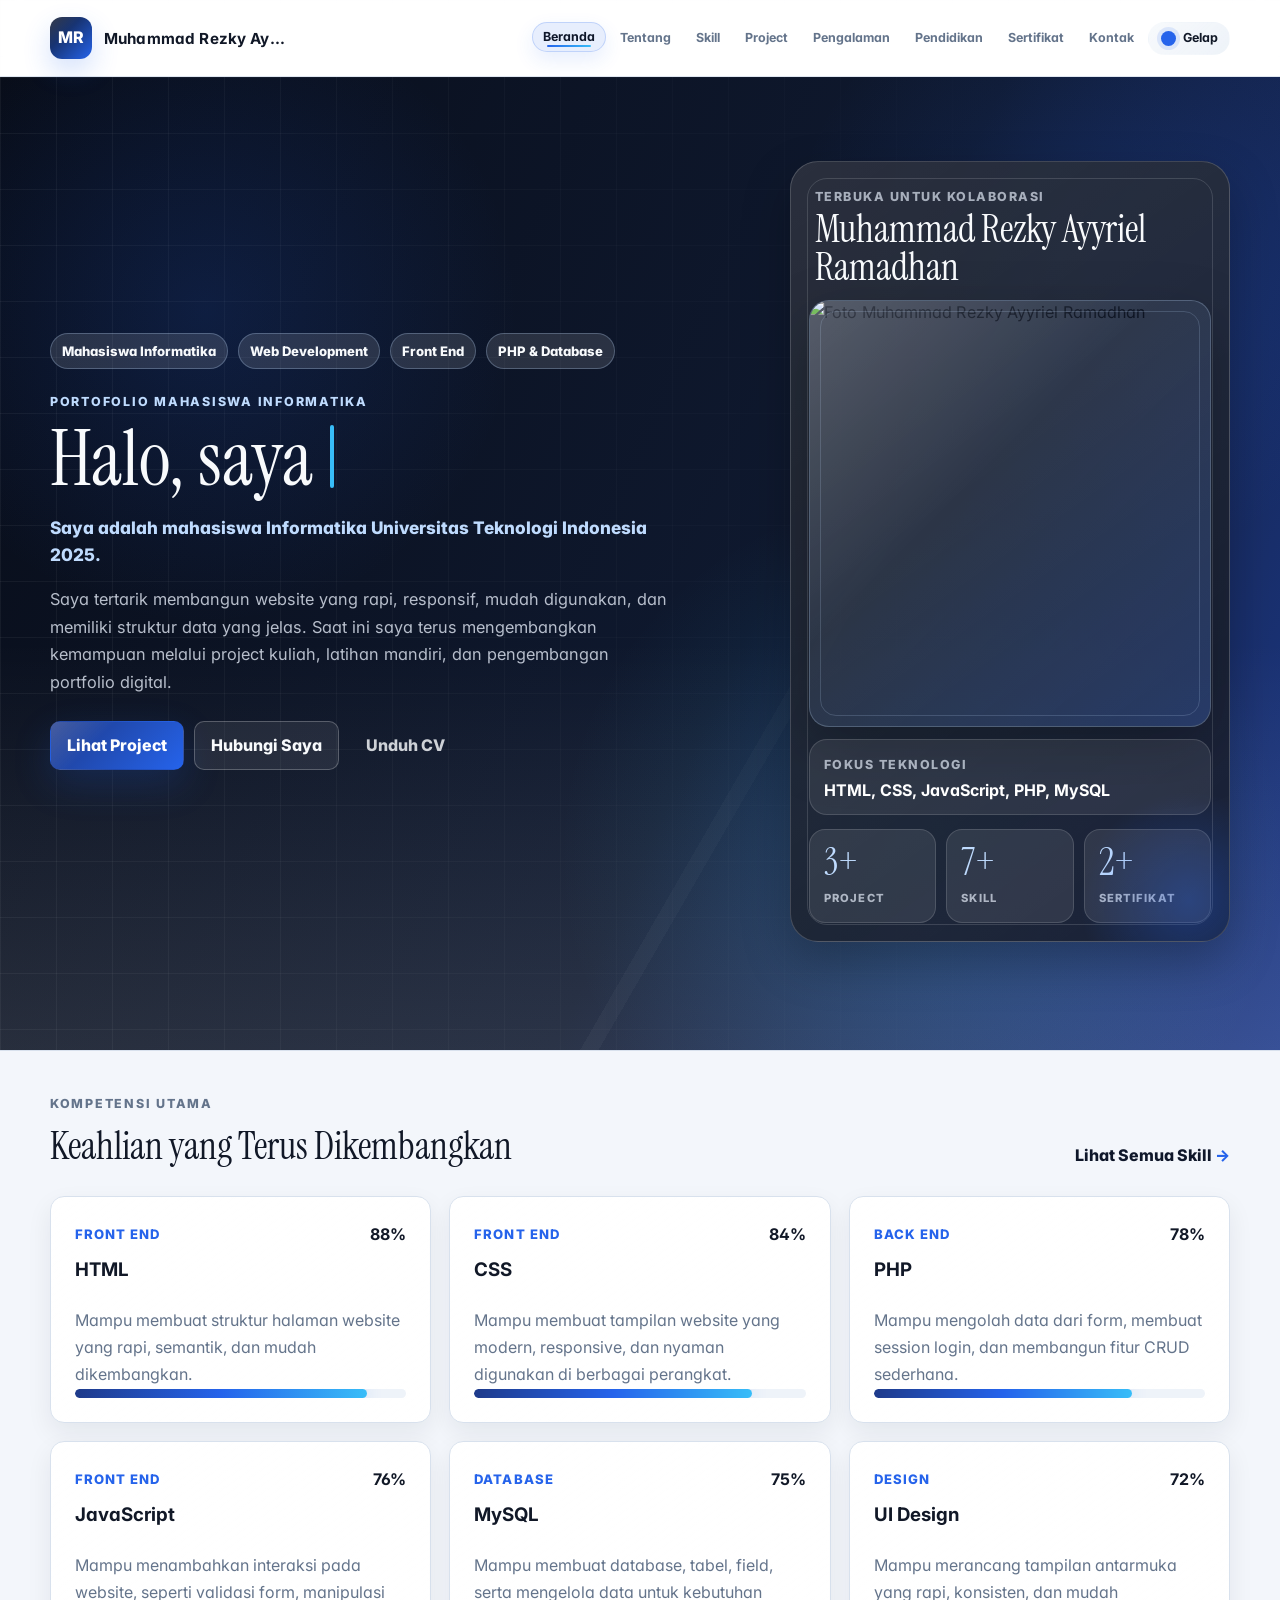
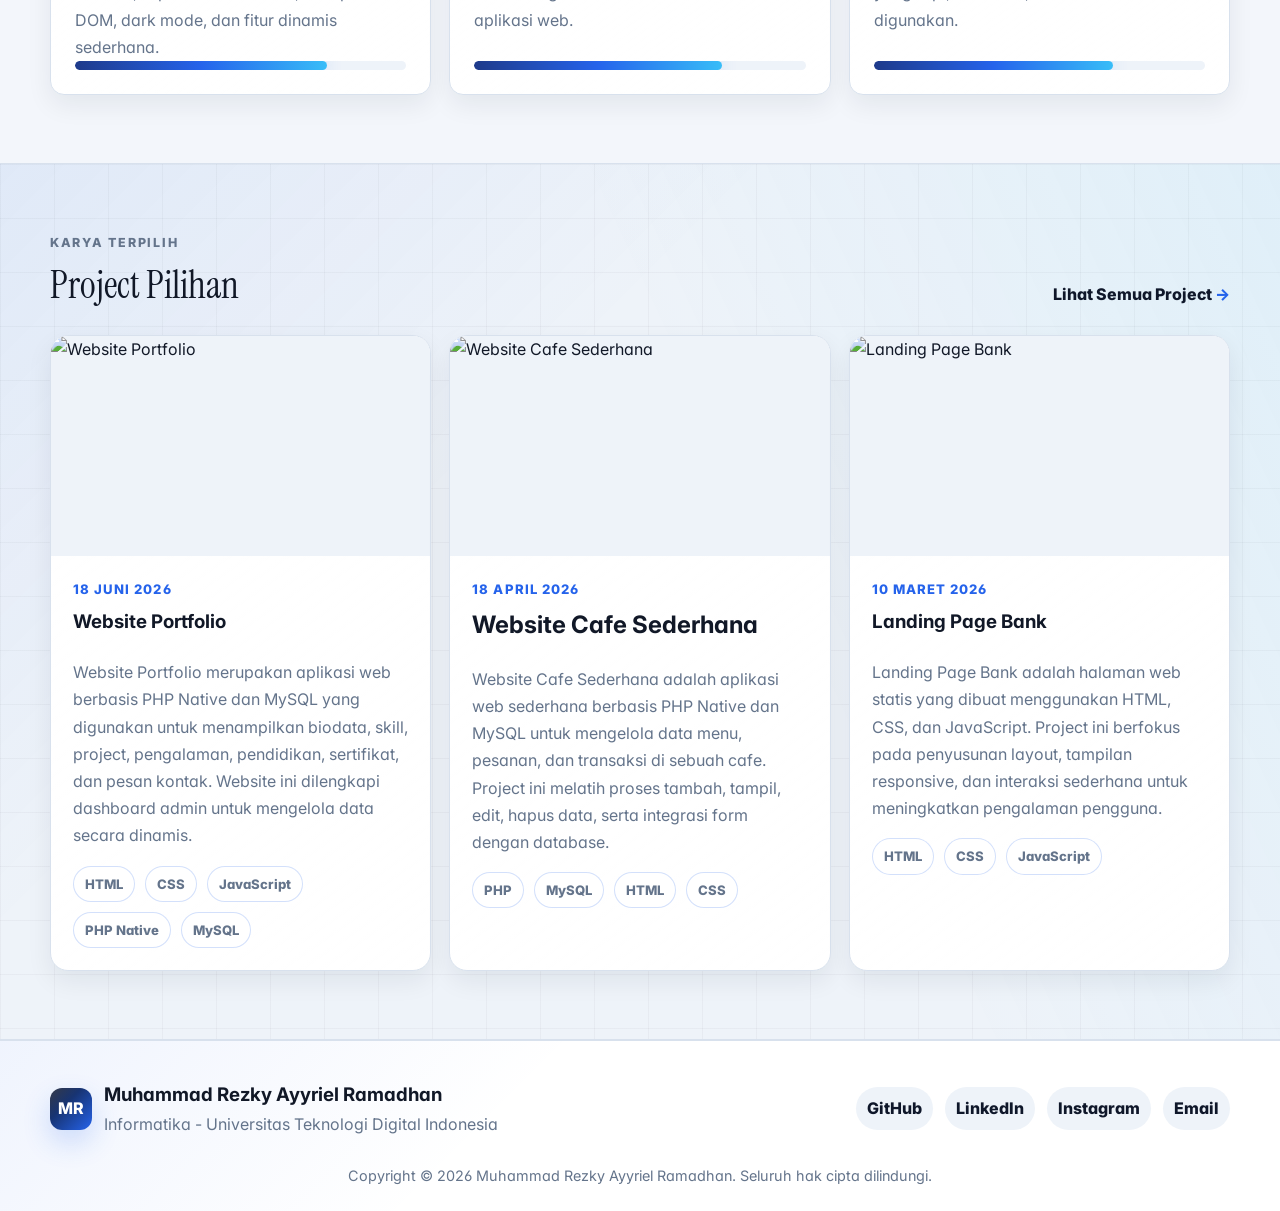
==== commit 0950d7a9: "update projects new" ====
--- a/index.html
+++ b/index.html
@@ -79,7 +79,7 @@
             <h1>
               Halo, saya
               <span class="type-target" data-typing
-                >Muhammad Rezky Ayyriel Ramadhan.</span
+                >Muhammad Rezky Ayyriel Ramadhan</span
               ><span class="type-caret" aria-hidden="true"></span>
             </h1>
             <p class="hero-subtitle">
@@ -280,8 +280,8 @@
               alt="Website Cafe Sederhana"
             />
             <div>
-              <span class="card-meta">04 Juni 2026</span>
-              <h3>Website Cafe Sederhana</h3>
+              <span class="card-meta">18 April 2026</span>
+              <h2>Website Cafe Sederhana</h2>
               <p>
                 Website Cafe Sederhana adalah aplikasi web sederhana berbasis
                 PHP Native dan MySQL untuk mengelola data menu, pesanan, dan
